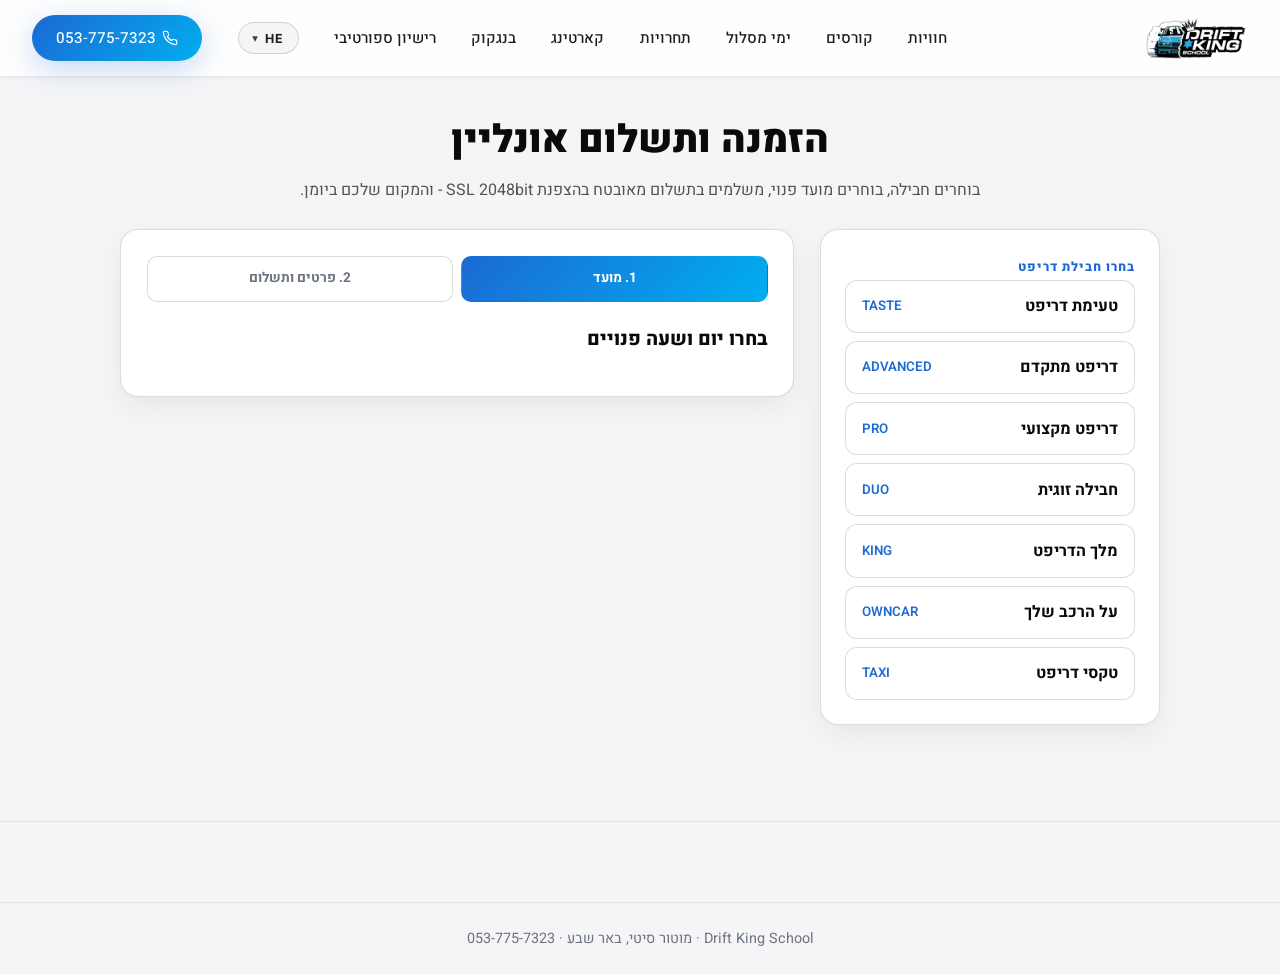
==== book/index.html @ de262b49 "CTA copy: 'שריין תאריך עכשיו'; SSL 2048bit trust line on booking page Co-Authored-By: Claude Fable 5" ====
<!DOCTYPE html>
<html lang="he" dir="rtl">
<head>
    <meta charset="UTF-8">
    <meta name="viewport" content="width=device-width, initial-scale=1.0">
    <title data-he="הזמנה ותשלום אונליין | Drift King School" data-en="Book and pay online | Drift King School" data-ru="Онлайн бронирование | Drift King School" data-ar="حجز ودفع أونلاين | Drift King School">הזמנה ותשלום אונליין | Drift King School</title>
    <meta name="description" content="בחרו חבילת דריפט, בחרו מועד פנוי ביומן של Drift King School ושלמו אונליין - תשלום מלא או מקדמה. המקום נשמר לכם ביומן שלנו.">
    <link rel="icon" type="image/png" href="../logo.png">
    <link rel="preconnect" href="https://fonts.googleapis.com">
    <link rel="preconnect" href="https://fonts.gstatic.com" crossorigin>
    <link href="https://fonts.googleapis.com/css2?family=Heebo:wght@300;400;500;700;800;900&family=Inter:wght@400;600;700;800&family=Cairo:wght@400;600;700;800&display=swap" rel="stylesheet">
    <link rel="stylesheet" href="../style.css">
    <link rel="stylesheet" href="book.css">
</head>
<body class="intro-done">

<svg width="0" height="0" style="position:absolute" aria-hidden="true">
    <defs>
        <symbol id="i-phone" viewBox="0 0 24 24" fill="none" stroke="currentColor" stroke-width="1.8" stroke-linecap="round" stroke-linejoin="round"><path d="M22 16.92v3a2 2 0 0 1-2.18 2 19.79 19.79 0 0 1-8.63-3.07 19.5 19.5 0 0 1-6-6 19.79 19.79 0 0 1-3.07-8.67A2 2 0 0 1 4.11 2h3a2 2 0 0 1 2 1.72c.13.96.36 1.9.7 2.81a2 2 0 0 1-.45 2.11L8.09 9.91a16 16 0 0 0 6 6l1.27-1.27a2 2 0 0 1 2.11-.45c.91.34 1.85.57 2.81.7A2 2 0 0 1 22 16.92z"/></symbol>
        <symbol id="i-repeat" viewBox="0 0 24 24" fill="none" stroke="currentColor" stroke-width="1.8" stroke-linecap="round" stroke-linejoin="round"><polyline points="17 1 21 5 17 9"/><path d="M3 11V9a4 4 0 0 1 4-4h14"/><polyline points="7 23 3 19 7 15"/><path d="M21 13v2a4 4 0 0 1-4 4H3"/></symbol>
        <symbol id="i-timer" viewBox="0 0 24 24" fill="none" stroke="currentColor" stroke-width="1.8" stroke-linecap="round" stroke-linejoin="round"><line x1="10" y1="2" x2="14" y2="2"/><line x1="12" y1="14" x2="15" y2="11"/><circle cx="12" cy="14" r="8"/></symbol>
        <symbol id="i-clock" viewBox="0 0 24 24" fill="none" stroke="currentColor" stroke-width="1.8" stroke-linecap="round" stroke-linejoin="round"><circle cx="12" cy="12" r="10"/><polyline points="12 6 12 12 16 14"/></symbol>
        <symbol id="i-pin" viewBox="0 0 24 24" fill="none" stroke="currentColor" stroke-width="1.8" stroke-linecap="round" stroke-linejoin="round"><path d="M20 10c0 6-8 12-8 12s-8-6-8-12a8 8 0 0 1 16 0Z"/><circle cx="12" cy="10" r="3"/></symbol>
        <symbol id="i-shield" viewBox="0 0 24 24" fill="none" stroke="currentColor" stroke-width="1.8" stroke-linecap="round" stroke-linejoin="round"><path d="M12 22s8-4 8-10V5l-8-3-8 3v7c0 6 8 10 8 10z"/></symbol>
    </defs>
</svg>

<nav class="navbar scrolled" id="navbar">
    <div class="nav-container">
        <a href="https://driftkingschool.github.io/" class="nav-logo">
            <img src="../logo.png" alt="Drift King School Logo" class="logo-img">
        </a>
        <div class="nav-links">
            <a href="https://driftkingschool.github.io/" data-he="חוויות" data-en="Experiences" data-ru="Опыт" data-ar="تجارب">חוויות</a>
            <a href="https://driftkingschool.github.io/dks-courses/" data-he="קורסים" data-en="Courses" data-ru="Курсы" data-ar="دورات">קורסים</a>
            <a href="https://driftkingschool.github.io/track-days/" data-he="ימי מסלול" data-en="Track Days" data-ru="Трек-дни" data-ar="أيام الحلبة">ימי מסלול</a>
            <a href="https://driftkingschool.github.io/competition-rentals/" data-he="תחרויות" data-en="Competitions" data-ru="Соревнования" data-ar="مسابقات">תחרויות</a>
            <a href="https://driftkingschool.github.io/dks-karting/" data-he="קארטינג" data-en="Karting" data-ru="Картинг" data-ar="كارتينغ">קארטינג</a>
            <a href="https://driftkingschool.github.io/dks-bangkok/" data-he="בנגקוק" data-en="Bangkok" data-ru="Бангкок" data-ar="بانكوك">בנגקוק</a>
            <a href="https://driftkingschool.github.io/dks-rishayon/" data-he="רישיון ספורטיבי" data-en="Sport License" data-ru="Спортивная лицензия" data-ar="رخصة رياضية">רישיון ספורטיבי</a>
            <div class="lang-wrap" data-position="top">
                <button type="button" class="lang-toggle" aria-label="Change language" aria-haspopup="true" aria-expanded="false">
                    <span data-cur-lang>HE</span>
                    <span class="lang-caret" aria-hidden="true">▾</span>
                </button>
                <ul class="lang-menu" hidden role="menu">
                    <li role="menuitem"><button type="button" data-lang="he"><span class="lang-code">HE</span><span class="lang-name">עברית</span></button></li>
                    <li role="menuitem"><button type="button" data-lang="en"><span class="lang-code">EN</span><span class="lang-name">English</span></button></li>
                    <li role="menuitem"><button type="button" data-lang="ru"><span class="lang-code">RU</span><span class="lang-name">Русский</span></button></li>
                    <li role="menuitem"><button type="button" data-lang="ar"><span class="lang-code">AR</span><span class="lang-name">العربية</span></button></li>
                </ul>
            </div>
            <a href="tel:+972537757323" class="nav-cta">
                <svg class="icon icon-sm"><use href="#i-phone"/></svg> <span data-he="053-775-7323" data-en="053-775-7323" data-ru="053-775-7323" data-ar="053-775-7323">053-775-7323</span>
            </a>
        </div>
        <button class="hamburger" id="hamburger" aria-label="תפריט" data-aria-label-he="תפריט" data-aria-label-en="Menu" data-aria-label-ru="Меню" data-aria-label-ar="القائمة">
            <span></span><span></span><span></span>
        </button>
    </div>
    <div class="mobile-menu" id="mobileMenu">
        <a href="https://driftkingschool.github.io/" data-he="חוויות" data-en="Experiences" data-ru="Опыт" data-ar="تجارب">חוויות</a>
        <a href="https://driftkingschool.github.io/dks-courses/" data-he="קורסים" data-en="Courses" data-ru="Курсы" data-ar="دورات">קורסים</a>
        <a href="https://driftkingschool.github.io/track-days/" data-he="ימי מסלול" data-en="Track Days" data-ru="Трек-дни" data-ar="أيام الحلبة">ימי מסלול</a>
        <a href="https://driftkingschool.github.io/competition-rentals/" data-he="תחרויות" data-en="Competitions" data-ru="Соревнования" data-ar="مسابقات">תחרויות</a>
        <a href="https://driftkingschool.github.io/dks-karting/" data-he="קארטינג" data-en="Karting" data-ru="Картинг" data-ar="كارتينغ">קארטינג</a>
        <a href="https://driftkingschool.github.io/dks-bangkok/" data-he="בנגקוק" data-en="Bangkok" data-ru="Бангкок" data-ar="بانكوك">בנגקוק</a>
        <a href="https://driftkingschool.github.io/dks-rishayon/" data-he="רישיון ספורטיבי" data-en="Sport License" data-ru="Спортивная лицензия" data-ar="رخصة رياضية">רישיון ספורטיבי</a>
        <a href="tel:+972537757323" class="nav-cta"><svg class="icon icon-sm"><use href="#i-phone"/></svg> <span>053-775-7323</span></a>
        <div class="lang-wrap" data-position="mobile">
            <button type="button" class="lang-toggle" aria-label="Change language" aria-haspopup="true" aria-expanded="false">
                <span data-cur-lang>HE</span>
                <span class="lang-caret" aria-hidden="true">▾</span>
            </button>
            <ul class="lang-menu" hidden role="menu">
                <li role="menuitem"><button type="button" data-lang="he"><span class="lang-code">HE</span><span class="lang-name">עברית</span></button></li>
                <li role="menuitem"><button type="button" data-lang="en"><span class="lang-code">EN</span><span class="lang-name">English</span></button></li>
                <li role="menuitem"><button type="button" data-lang="ru"><span class="lang-code">RU</span><span class="lang-name">Русский</span></button></li>
                <li role="menuitem"><button type="button" data-lang="ar"><span class="lang-code">AR</span><span class="lang-name">العربية</span></button></li>
            </ul>
        </div>
    </div>
</nav>

<div id="status-banner" hidden>
    <div class="status-content">
        <span id="status-icon"></span>
        <strong id="status-title"></strong>
        <p id="status-msg"></p>
        <button type="button" id="status-close" aria-label="סגור">×</button>
    </div>
</div>

<main class="book-main">
    <div class="book-head">
        <h1 data-he="הזמנה ותשלום אונליין" data-en="Book and pay online" data-ru="Онлайн бронирование и оплата" data-ar="حجز ودفع أونلاين">הזמנה ותשלום אונליין</h1>
        <p data-he="בוחרים חבילה, בוחרים מועד פנוי, משלמים בתשלום מאובטח בהצפנת SSL 2048bit - והמקום שלכם ביומן." data-en="Pick a package, pick a free slot, pay, and the slot is yours." data-ru="Выберите пакет и свободное время, оплатите, и слот ваш." data-ar="اختر الباقة والموعد المتاح، ادفع، والموعد لك.">בוחרים חבילה, בוחרים מועד פנוי, משלמים - והמקום שלכם ביומן.</p>
    </div>

    <div class="book-grid">
        <aside class="book-pkg" id="pkg-panel">
            <div id="pkg-card" hidden>
                <span class="pkg-kicker" data-he="החבילה שבחרת" data-en="Your package" data-ru="Ваш пакет" data-ar="الباقة المختارة">החבילה שבחרת</span>
                <h2 id="pkg-name"></h2>
                <p class="pkg-sub" id="pkg-sub"></p>
                <div class="pkg-price-row"><span class="amt" id="pkg-price"></span><span class="cur">₪</span></div>
                <ul>
                    <li><svg class="icon"><use href="#i-repeat"/></svg><span id="pkg-sessions"></span></li>
                    <li><svg class="icon"><use href="#i-timer"/></svg><span id="pkg-net"></span></li>
                    <li><svg class="icon"><use href="#i-clock"/></svg><span id="pkg-dur"></span></li>
                    <li><svg class="icon"><use href="#i-pin"/></svg><span data-he="מוטור סיטי, באר שבע" data-en="Motor City, Beer Sheva" data-ru="Мотор Сити, Беэр-Шева" data-ar="موتور سيتي، بئر السبع">מוטור סיטי, באר שבע</span></li>
                    <li><svg class="icon"><use href="#i-shield"/></svg><span data-he="ציוד בטיחות, מדריך מוסמך, דלק וצמיגים כלולים" data-en="Safety gear, certified instructor, fuel and tires included" data-ru="Экипировка, инструктор, топливо и шины включены" data-ar="معدات الأمان والمدرب والوقود والإطارات مشمولة">ציוד בטיחות, מדריך מוסמך, דלק וצמיגים כלולים</span></li>
                </ul>
                <p class="note" id="pkg-deposit-note"></p>
                <p class="note"><a href="https://driftkingschool.github.io/#packages" data-he="לכל החבילות ←" data-en="All packages ←" data-ru="Все пакеты ←" data-ar="كل الباقات ←">לכל החבילות ←</a></p>
            </div>
            <div id="pkg-picker" hidden>
                <span class="pkg-kicker" data-he="בחרו חבילת דריפט" data-en="Choose a drift package" data-ru="Выберите дрифт-пакет" data-ar="اختر باقة الدرفت">בחרו חבילת דריפט</span>
                <div class="pkg-picker" id="pkg-picker-list"></div>
            </div>
        </aside>

        <section class="book-form">
            <div class="form-progress">
                <div class="progress-step active" data-step="1" data-he="1. מועד" data-en="1. Date and time" data-ru="1. Дата и время" data-ar="1. الموعد">1. מועד</div>
                <div class="progress-step" data-step="2" data-he="2. פרטים ותשלום" data-en="2. Details and payment" data-ru="2. Данные и оплата" data-ar="2. التفاصيل والدفع">2. פרטים ותשלום</div>
            </div>

            <form id="booking-form" novalidate>
                <fieldset class="form-step active" data-step="1">
                    <legend data-he="בחרו יום ושעה פנויים" data-en="Pick a free day and time" data-ru="Выберите свободный день и время" data-ar="اختر يومًا وساعة متاحين">בחרו יום ושעה פנויים</legend>
                    <div id="avail-loading" class="view"><div class="spinner"></div><p data-he="בודקים זמינות ביומן..." data-en="Checking the calendar..." data-ru="Проверяем календарь..." data-ar="نتحقق من التقويم...">בודקים זמינות ביומן...</p></div>
                    <div id="avail-error" class="view" hidden><p data-he="לא הצלחנו לטעון את הזמינות. נסו לרענן או כתבו לנו בוואטסאפ." data-en="Could not load availability. Refresh or message us on WhatsApp." data-ru="Не удалось загрузить доступность. Обновите или напишите в WhatsApp." data-ar="تعذّر تحميل الأوقات. حدّث الصفحة أو راسلنا على واتساب.">לא הצלחנו לטעון את הזמינות. נסו לרענן או כתבו לנו בוואטסאפ.</p></div>
                    <div id="avail-closed" class="view" hidden><p data-he="הזמנה אונליין פתוחה עד 22:40. אפשר לחזור אחרי חצות או לכתוב לנו בוואטסאפ." data-en="Online booking is open until 22:40. Come back after midnight or message us on WhatsApp." data-ru="Онлайн-бронирование открыто до 22:40. Возвращайтесь после полуночи или напишите в WhatsApp." data-ar="الحجز أونلاين متاح حتى 22:40. عد بعد منتصف الليل أو راسلنا على واتساب.">הזמנה אונליין פתוחה עד 22:40. אפשר לחזור אחרי חצות או לכתוב לנו בוואטסאפ.</p></div>
                    <div id="calendar" hidden>
                        <div class="cal-head">
                            <button type="button" class="cal-nav" id="cal-prev" aria-label="חודש קודם">›</button>
                            <strong id="cal-month"></strong>
                            <button type="button" class="cal-nav" id="cal-next" aria-label="חודש הבא">‹</button>
                        </div>
                        <div class="day-names" id="day-names"></div>
                        <div class="day-grid" id="day-grid"></div>
                        <div class="slot-title" id="slot-title" hidden data-he="שעות פנויות" data-en="Free start times" data-ru="Свободное время начала" data-ar="أوقات البدء المتاحة">שעות פנויות</div>
                        <div class="slot-grid" id="slot-grid"></div>
                        <div class="chosen" id="chosen" hidden></div>
                        <span class="hint" data-he="הזמנה עד 60 יום קדימה, לפחות 24 שעות מראש. שומרים 30 דקות הפסקה בין הדרכות." data-en="Book up to 60 days ahead, at least 24 hours in advance. We keep 30 minutes between sessions." data-ru="Бронирование до 60 дней вперёд, минимум за 24 часа. Между занятиями 30 минут перерыва." data-ar="الحجز حتى 60 يومًا مسبقًا وقبل 24 ساعة على الأقل. نترك 30 دقيقة بين الجلسات.">הזמנה עד 60 יום קדימה, לפחות 24 שעות מראש. שומרים 30 דקות הפסקה בין הדרכות.</span>
                        <small class="error-msg" data-error="slot" data-he="בחרו יום ושעה כדי להמשיך" data-en="Pick a day and a time to continue" data-ru="Выберите день и время" data-ar="اختر اليوم والساعة للمتابعة">בחרו יום ושעה כדי להמשיך</small>
                        <div class="form-actions">
                            <button type="button" class="btn-next" data-target="2" data-he="המשך לפרטים ותשלום ←" data-en="Continue to details and payment ←" data-ru="К данным и оплате ←" data-ar="متابعة إلى التفاصيل والدفع ←">המשך לפרטים ותשלום ←</button>
                        </div>
                    </div>
                </fieldset>

                <fieldset class="form-step" data-step="2">
                    <legend data-he="פרטים ותשלום" data-en="Details and payment" data-ru="Данные и оплата" data-ar="التفاصيل والدفع">פרטים ותשלום</legend>
                    <div class="chosen" id="chosen2"></div>
                    <label style="margin-top:1rem">
                        <span data-he="שם מלא" data-en="Full name" data-ru="Полное имя" data-ar="الاسم الكامل">שם מלא</span> <span class="req">*</span>
                        <input type="text" name="fullName" required minlength="2" maxlength="50" autocomplete="name" data-placeholder-he="ישראל ישראלי" data-placeholder-en="Full name" data-placeholder-ru="Имя и фамилия" data-placeholder-ar="الاسم الكامل" placeholder="ישראל ישראלי">
                        <small class="error-msg" data-error="fullName" data-he="נא להזין שם מלא" data-en="Please enter your full name" data-ru="Введите имя" data-ar="أدخل الاسم الكامل">נא להזין שם מלא</small>
                    </label>
                    <label>
                        <span data-he="טלפון נייד" data-en="Mobile phone" data-ru="Мобильный телефон" data-ar="الهاتف المحمول">טלפון נייד</span> <span class="req">*</span>
                        <input type="tel" name="phone" required inputmode="numeric" pattern="05[0-9]{8}" maxlength="12" autocomplete="tel" placeholder="0501234567">
                        <small class="error-msg" data-error="phone" data-he="טלפון ישראלי, 10 ספרות שמתחילות ב-05" data-en="Israeli mobile, 10 digits starting with 05" data-ru="Израильский номер, 10 цифр, начинается с 05" data-ar="رقم إسرائيلي، 10 أرقام يبدأ بـ 05">טלפון ישראלי, 10 ספרות שמתחילות ב-05</small>
                    </label>
                    <label>
                        <span data-he="אימייל" data-en="Email" data-ru="Email" data-ar="البريد الإلكتروني">אימייל</span> <span class="req">*</span>
                        <input type="email" name="email" required maxlength="50" autocomplete="email" placeholder="name@example.com">
                        <small class="error-msg" data-error="email" data-he="נא להזין אימייל תקין - אליו יגיע אישור ההזמנה" data-en="Please enter a valid email, the confirmation goes there" data-ru="Введите корректный email, туда придёт подтверждение" data-ar="أدخل بريدًا صحيحًا، سيصلك التأكيد عليه">נא להזין אימייל תקין - אליו יגיע אישור ההזמנה</small>
                    </label>
                    <div class="hp" aria-hidden="true"><input type="text" name="website" tabindex="-1" autocomplete="off"></div>

                    <fieldset class="pay-group">
                        <legend data-he="איך משלמים?" data-en="How would you like to pay?" data-ru="Как оплатить?" data-ar="كيف تريد الدفع؟">איך משלמים?</legend>
                        <label class="radio-tile" id="tile-full">
                            <input type="radio" name="payMode" value="full" checked>
                            <div>
                                <strong data-he="תשלום מלא עכשיו" data-en="Pay in full now" data-ru="Полная оплата сейчас" data-ar="الدفع الكامل الآن">תשלום מלא עכשיו</strong>
                                <span id="tile-full-sub"></span>
                            </div>
                        </label>
                        <label class="radio-tile" id="tile-deposit">
                            <input type="radio" name="payMode" value="deposit">
                            <div>
                                <strong data-he="מקדמה 350 ₪ עכשיו" data-en="350 ₪ deposit now" data-ru="Аванс 350 ₪ сейчас" data-ar="عربون 350 ₪ الآن">מקדמה 350 ₪ עכשיו</strong>
                                <span id="tile-deposit-sub"></span>
                            </div>
                        </label>
                    </fieldset>

                    <div class="summary">
                        <div><span data-he="מחיר החבילה" data-en="Package price" data-ru="Цена пакета" data-ar="سعر الباقة">מחיר החבילה</span><span id="sum-price"></span></div>
                        <div><span data-he="יתרה לתשלום במקום" data-en="Balance due on site" data-ru="Остаток на месте" data-ar="المتبقي يُدفع في الموقع">יתרה לתשלום במקום</span><span id="sum-later"></span></div>
                        <div class="big"><span data-he="לתשלום עכשיו" data-en="Pay now" data-ru="К оплате сейчас" data-ar="للدفع الآن">לתשלום עכשיו</span><span id="sum-now"></span></div>
                    </div>

                    <div class="form-actions">
                        <button type="button" class="btn-back" data-target="1" data-he="← חזרה" data-en="← Back" data-ru="← Назад" data-ar="← رجوع">← חזרה</button>
                        <button type="submit" class="btn-submit" id="submit-btn" data-he="לתשלום מאובטח" data-en="Secure payment" data-ru="Безопасная оплата" data-ar="دفع آمن">לתשלום מאובטח</button>
                    </div>
                    <p class="ssl-note"><svg class="icon" aria-hidden="true"><use href="#i-shield"/></svg> <span data-he="תשלום מאובטח בהצפנת SSL 2048bit" data-en="Secure payment with 2048-bit SSL encryption" data-ru="Безопасная оплата с шифрованием SSL 2048 бит" data-ar="دفع آمن بتشفير SSL 2048 بت">תשלום מאובטח בהצפנת SSL 2048bit</span></p>
                    <p class="note" data-he="אחרי הלחיצה המועד נשמר לך ל-13 דקות עד להשלמת התשלום בדף המאובטח של קארדקום." data-en="After you click, the slot is held for 13 minutes while you complete payment on CardCom's secure page." data-ru="После нажатия слот удерживается 13 минут, пока вы оплачиваете на защищённой странице CardCom." data-ar="بعد النقر يُحجز الموعد 13 دقيقة حتى تكمل الدفع في صفحة كاردكوم الآمنة.">אחרי הלחיצה המועד נשמר לך ל-13 דקות עד להשלמת התשלום בדף המאובטח של קארדקום.</p>
                </fieldset>
            </form>

            <div id="view-hold" class="view" hidden>
                <h2 data-he="המועד שמור לך!" data-en="Your slot is held!" data-ru="Слот удержан!" data-ar="تم حجز موعدك!">המועד שמור לך!</h2>
                <div class="timer" id="timer-hold">13:00</div>
                <p data-he="מעבירים אותך לתשלום מאובטח בקארדקום..." data-en="Taking you to CardCom secure payment..." data-ru="Переходим к безопасной оплате CardCom..." data-ar="ننقلك إلى الدفع الآمن في كاردكوم...">מעבירים אותך לתשלום מאובטח בקארדקום...</p>
                <div class="spinner"></div>
                <p class="note"><a id="hold-manual-link" href="#" data-he="לא עברת אוטומטית? לחץ כאן לתשלום" data-en="Not redirected? Click here to pay" data-ru="Не перешли? Нажмите для оплаты" data-ar="لم يتم التحويل؟ اضغط هنا للدفع">לא עברת אוטומטית? לחץ כאן לתשלום</a></p>
            </div>

            <div id="view-pending" class="view" hidden>
                <div class="spinner"></div>
                <h2 data-he="מאמתים את התשלום מול קארדקום..." data-en="Verifying your payment with CardCom..." data-ru="Проверяем оплату в CardCom..." data-ar="نتحقق من الدفع مع كاردكوم...">מאמתים את התשלום מול קארדקום...</h2>
                <p data-he="זה לוקח כמה שניות. אל תסגרו את הדף." data-en="This takes a few seconds. Please keep the page open." data-ru="Это займёт несколько секунд. Не закрывайте страницу." data-ar="يستغرق ذلك ثوانٍ. لا تغلق الصفحة.">זה לוקח כמה שניות. אל תסגרו את הדף.</p>
                <p class="note" id="pending-long" hidden data-he="האימות לוקח קצת יותר זמן. אם שילמת - האישור יגיע למייל בדקות הקרובות, והמועד שלך שמור." data-en="Verification is taking longer. If you paid, the confirmation will reach your email within minutes and your slot is safe." data-ru="Проверка занимает больше времени. Если вы оплатили, подтверждение придёт на почту, слот сохранён." data-ar="يستغرق التحقق وقتًا أطول. إذا دفعت فسيصلك التأكيد بالبريد خلال دقائق وموعدك محفوظ.">האימות לוקח קצת יותר זמן. אם שילמת - האישור יגיע למייל בדקות הקרובות, והמועד שלך שמור.</p>
            </div>

            <div id="view-success" class="view" hidden>
                <div class="ok-mark">✓</div>
                <h2 data-he="ההזמנה אושרה! נתראה במסלול." data-en="Booking confirmed! See you on track." data-ru="Бронирование подтверждено! До встречи на трассе." data-ar="تم تأكيد الحجز! نراك على المضمار.">ההזמנה אושרה! נתראה במסלול.</h2>
                <div class="confirm-box" id="confirm-box"></div>
                <p class="note" data-he="שלחנו לך מייל אישור עם כפתור 'הוסף ליומן'. בהמשך יגיע גם מייל 'קבענו' עם סרטון ההגעה, וחשבונית מקארדקום." data-en="We emailed your confirmation with an 'Add to calendar' button. A welcome email with directions and the CardCom invoice will follow." data-ru="Мы отправили подтверждение с кнопкой «Добавить в календарь». Далее придёт письмо с инструкциями и счёт CardCom." data-ar="أرسلنا لك بريد تأكيد مع زر 'أضف إلى التقويم'. سيصلك لاحقًا بريد ترحيبي وفاتورة كاردكوم.">שלחנו לך מייל אישור עם כפתור 'הוסף ליומן'. בהמשך יגיע גם מייל 'קבענו' עם סרטון ההגעה, וחשבונית מקארדקום.</p>
                <div class="view-actions">
                    <a class="a-wa" href="https://wa.me/972537757323" target="_blank" rel="noopener" data-he="שאלות? וואטסאפ" data-en="Questions? WhatsApp" data-ru="Вопросы? WhatsApp" data-ar="أسئلة؟ واتساب">שאלות? וואטסאפ</a>
                    <a class="a-ghost" href="https://driftkingschool.github.io/" data-he="חזרה לאתר" data-en="Back to site" data-ru="На сайт" data-ar="العودة للموقع">חזרה לאתר</a>
                </div>
            </div>

            <div id="view-failed" class="view" hidden>
                <h2 id="failed-title"></h2>
                <p data-he="המועד עדיין שמור לך:" data-en="Your slot is still held for:" data-ru="Слот ещё удержан:" data-ar="لا يزال موعدك محجوزًا لمدة:">המועד עדיין שמור לך:</p>
                <div class="timer" id="timer-failed">--:--</div>
                <div class="view-actions">
                    <button type="button" class="a-primary" id="retry-btn" data-he="נסה לשלם שוב" data-en="Try paying again" data-ru="Попробовать оплатить снова" data-ar="حاول الدفع مرة أخرى">נסה לשלם שוב</button>
                    <button type="button" class="a-ghost" id="pick-again-btn" data-he="בחר מועד אחר" data-en="Pick another slot" data-ru="Выбрать другое время" data-ar="اختر موعدًا آخر">בחר מועד אחר</button>
                    <a class="a-wa" href="https://wa.me/972537757323" target="_blank" rel="noopener" data-he="עזרה בוואטסאפ" data-en="Help on WhatsApp" data-ru="Помощь в WhatsApp" data-ar="مساعدة عبر واتساب">עזרה בוואטסאפ</a>
                </div>
            </div>

            <div id="view-released" class="view" hidden>
                <h2 data-he="המועד שוחרר" data-en="The slot was released" data-ru="Слот освобождён" data-ar="تم تحرير الموعد">המועד שוחרר</h2>
                <p data-he="עברו 13 דקות בלי תשלום, אז המועד חזר להיות פנוי לכולם. אפשר לבחור מועד מחדש." data-en="13 minutes passed without payment, so the slot is open again. You can pick a new one." data-ru="Прошло 13 минут без оплаты, слот снова свободен. Выберите заново." data-ar="مرت 13 دقيقة دون دفع فعاد الموعد متاحًا. يمكنك اختيار موعد جديد.">עברו 13 דקות בלי תשלום, אז המועד חזר להיות פנוי לכולם. אפשר לבחור מועד מחדש.</p>
                <p class="note" data-he="אם בכל זאת שילמת עכשיו - אל דאגה, נזהה את התשלום ונחזור אליך תוך שעה." data-en="If you did pay just now, don't worry: we detect it and get back to you within an hour." data-ru="Если вы всё же оплатили, не волнуйтесь: мы увидим платёж и свяжемся в течение часа." data-ar="إذا دفعت الآن رغم ذلك فلا تقلق، سنرصد الدفع ونعاود الاتصال خلال ساعة.">אם בכל זאת שילמת עכשיו - אל דאגה, נזהה את התשלום ונחזור אליך תוך שעה.</p>
                <div class="view-actions">
                    <button type="button" class="a-primary" id="released-pick-btn" data-he="בחר מועד חדש" data-en="Pick a new slot" data-ru="Выбрать новое время" data-ar="اختر موعدًا جديدًا">בחר מועד חדש</button>
                    <a class="a-wa" href="https://wa.me/972537757323" target="_blank" rel="noopener" data-he="וואטסאפ" data-en="WhatsApp" data-ru="WhatsApp" data-ar="واتساب">וואטסאפ</a>
                </div>
            </div>
        </section>
    </div>
</main>

<footer class="footer" style="margin-top:2rem">
    <div class="footer-bottom" style="text-align:center;padding:1.5rem;color:#6b7280;font-size:.9rem">
        Drift King School · <span data-he="מוטור סיטי, באר שבע" data-en="Motor City, Beer Sheva" data-ru="Мотор Сити, Беэр-Шева" data-ar="موتور سيتي، بئر السبع">מוטור סיטי, באר שבע</span> · <a href="tel:+972537757323" class="phone-link" style="color:inherit">053-775-7323</a>
    </div>
</footer>

<script src="app.js"></script>
</body>
</html>
---- style.css ----
/* ===== RESET & BASE ===== */
*, *::before, *::after { margin: 0; padding: 0; box-sizing: border-box; }
:root {
    /* Light luxury theme, inspired by BMW */
    --bg-white: #ffffff;
    --bg-soft: #f5f5f7;
    --bg-alt: #fafafa;
    --bg-card: #ffffff;

    /* Brand colors */
    --red-primary: #e30613;
    --red-deep: #c00010;
    --blue-primary: #1c69d4;
    --blue-light: #00AEEF;
    --cyan-accent: #00AEEF;
    --gold: #b8860b;

    /* Text on light */
    --text-dark: #0a0a0a;
    --text-body: #1d1d1f;
    --text-medium: #4a4a4a;
    --text-muted: #6e6e73;
    --text-on-dark: #ffffff;

    /* Borders + shadows */
    --border-subtle: rgba(0,0,0,0.08);
    --border-medium: rgba(0,0,0,0.14);
    --shadow-sm: 0 1px 3px rgba(0,0,0,0.04), 0 1px 2px rgba(0,0,0,0.03);
    --shadow-md: 0 4px 16px rgba(0,0,0,0.06), 0 2px 4px rgba(0,0,0,0.04);
    --shadow-lg: 0 20px 50px rgba(0,0,0,0.08), 0 8px 16px rgba(0,0,0,0.04);
    --shadow-brand: 0 8px 30px rgba(28,105,212,0.25);

    /* Gradients */
    --gradient-red: linear-gradient(135deg, #e30613, #ff3344);
    --gradient-blue: linear-gradient(135deg, #1c69d4, #00AEEF);
    --gradient-king: linear-gradient(135deg, #b8860b, #e3a82f);
    --gradient-vip: linear-gradient(135deg, #6b4a9b, #8e44ad);

    --radius: 16px;
    --radius-sm: 10px;
    --transition: 0.3s cubic-bezier(0.4, 0, 0.2, 1);
}

html { scroll-behavior: smooth; font-size: 16px; }
body {
    font-family: var(--lang-font, 'Heebo'), sans-serif;
    background: var(--bg-white);
    color: var(--text-body);
    overflow-x: hidden;
    line-height: 1.6;
    -webkit-font-smoothing: antialiased;
    -moz-osx-font-smoothing: grayscale;
}
html[lang="he"] { --lang-font: 'Heebo'; }
html[lang="en"] { --lang-font: 'Inter'; }
html[lang="ru"] { --lang-font: 'Inter'; }
html[lang="ar"] { --lang-font: 'Cairo'; }
a { text-decoration: none; color: inherit; }
ul { list-style: none; }
img { max-width: 100%; }

/* ===== NAVBAR ===== */
.navbar {
    position: fixed; top: 0; right: 0; left: 0; z-index: 1000;
    background: rgba(255,255,255,0.0);
    backdrop-filter: blur(0px);
    border-bottom: 1px solid transparent;
    transition: var(--transition);
}
.navbar.scrolled {
    background: rgba(255,255,255,0.85);
    backdrop-filter: blur(24px);
    -webkit-backdrop-filter: blur(24px);
    border-bottom: 1px solid var(--border-subtle);
    box-shadow: var(--shadow-sm);
}
.nav-container {
    max-width: 1300px; margin: 0 auto;
    padding: 0 2rem; height: 76px;
    display: flex; align-items: center; justify-content: space-between;
}
.nav-logo { display: flex; align-items: center; gap: 2px; font-weight: 900; font-size: 1.3rem; letter-spacing: 1px; }
.logo-img { height: 44px; width: auto; object-fit: contain; }
.nav-links { display: flex; align-items: center; gap: 2.2rem; }
.nav-links a {
    font-size: 0.95rem;
    color: #ffffff;
    font-weight: 500;
    text-shadow: 0 1px 8px rgba(0,0,0,0.4);
    transition: var(--transition);
    position: relative;
}
.navbar.scrolled .nav-links a {
    color: var(--text-body);
    text-shadow: none;
}
.nav-links a::after {
    content: ''; position: absolute; bottom: -6px; right: 0; width: 0; height: 2px;
    background: var(--red-primary); transition: var(--transition);
}
.nav-links a.nav-current {
    color: #fff !important;
    font-weight: 800;
}
.nav-links a.nav-current::after {
    width: 100% !important;
    background: var(--red-primary);
}
.navbar.scrolled .nav-links a.nav-current {
    color: var(--red-primary) !important;
}
.mobile-sub-nav {
    display: flex; flex-direction: column; gap: 0.5rem;
    padding: 0.8rem 0 0.4rem;
    margin: 0.4rem 0;
    border-top: 1px solid rgba(0,0,0,0.08);
    border-bottom: 1px solid rgba(0,0,0,0.08);
}
.mobile-sub-nav a {
    color: var(--text-muted) !important;
    font-size: 0.9rem !important;
    font-weight: 500 !important;
    padding: 0.2rem 0 !important;
}
.mobile-menu a.nav-current {
    color: var(--red-primary) !important;
    font-weight: 800 !important;
}
.nav-cta {
    background: var(--gradient-blue) !important; color: #fff !important;
    padding: 0.7rem 1.5rem; border-radius: 50px; font-weight: 700;
    display: flex; align-items: center; gap: 0.4rem;
    transition: var(--transition); box-shadow: var(--shadow-brand);
    text-shadow: none !important;
}
.nav-cta::after { display: none !important; }
.cta-icon { font-size: 1.1rem; }
.hamburger { display: none; background: none; border: none; cursor: pointer; padding: 8px; }
.hamburger span {
    display: block; width: 24px; height: 2px;
    background: #ffffff; margin: 6px 0; transition: var(--transition);
    box-shadow: 0 1px 3px rgba(0,0,0,0.3);
}
.navbar.scrolled .hamburger span { background: var(--text-body); box-shadow: none; }
.mobile-menu {
    display: none; flex-direction: column; gap: 0; padding: 0 2rem 1.5rem;
    background: rgba(255,255,255,0.98);
    backdrop-filter: blur(20px);
    /* the menu can outgrow short screens (many sites + lang row) — let it scroll */
    max-height: calc(100vh - 72px);
    overflow-y: auto;
    -webkit-overflow-scrolling: touch;
}
.mobile-menu a {
    padding: 0.9rem 0; border-bottom: 1px solid var(--border-subtle);
    font-size: 1rem; color: var(--text-body);
}
.mobile-menu .nav-cta { margin-top: 0.8rem; justify-content: center; border-bottom: none; color: #fff !important; }

/* ===== HERO (keep dark — video background) ===== */
.hero {
    position: relative; min-height: 100vh; display: flex; align-items: center; justify-content: center;
    overflow: hidden; text-align: center; padding-top: 80px; padding-bottom: 100px;
    background: #0a0a0a;
}
.hero-video {
    position: absolute; inset: 0; width: 100%; height: 100%;
    object-fit: cover; z-index: 0; opacity: 0.6;
}
.hero-overlay {
    position: absolute; inset: 0; z-index: 1;
    background:
        linear-gradient(135deg, rgba(227,6,19,0.18) 0%, transparent 45%, rgba(0,174,239,0.14) 100%),
        linear-gradient(to bottom, rgba(0,0,0,0.5) 0%, rgba(0,0,0,0.2) 50%, rgba(0,0,0,0.75) 100%);
}
.hero-particles { position: absolute; inset: 0; pointer-events: none; z-index: 2; }
.hero-content { position: relative; z-index: 3; padding: 2rem; max-width: 900px; color: #fff; }
.hero-badge {
    display: inline-flex; align-items: center; gap: 0.5rem;
    padding: 0.5rem 1.4rem; border-radius: 50px;
    background: rgba(255,255,255,0.12); border: 1px solid rgba(255,255,255,0.25);
    color: #ffffff; font-size: 0.9rem; font-weight: 500;
    margin-bottom: 1.5rem; backdrop-filter: blur(10px);
    animation: fadeInDown 0.8s ease;
}
.hero-badge .icon { stroke: #ffd700; fill: none; stroke-width: 1.8; }
.hero-title {
    font-size: clamp(2.5rem, 6vw, 4.5rem); font-weight: 900; line-height: 1.15;
    margin-bottom: 1.5rem; color: #ffffff;
    text-shadow: 0 2px 20px rgba(0,0,0,0.3);
}
.title-line { display: block; }
.title-line.accent { color: rgba(255,255,255,0.92); }
.highlight {
    background: linear-gradient(135deg, #ff3344, #e30613);
    -webkit-background-clip: text; -webkit-text-fill-color: transparent;
    background-clip: text;
}
.hero-sub {
    font-size: 1.15rem; color: rgba(255,255,255,0.88);
    max-width: 620px; margin: 0 auto 2.2rem; line-height: 1.8;
    text-shadow: 0 1px 10px rgba(0,0,0,0.3);
}
.hero-actions { display: flex; gap: 1rem; justify-content: center; flex-wrap: wrap; margin-bottom: 3rem; }

/* ===== BUTTONS ===== */
.btn {
    display: inline-flex; align-items: center; gap: 0.5rem;
    padding: 0.95rem 2.2rem; border-radius: var(--radius-sm);
    font-family: 'Heebo', sans-serif; font-weight: 700; font-size: 1rem;
    cursor: pointer; transition: var(--transition); border: none;
}
.btn-primary {
    background: var(--gradient-blue); color: #fff;
    box-shadow: var(--shadow-brand);
}
.btn-outline {
    background: rgba(255,255,255,0.08); color: #ffffff;
    border: 1.5px solid rgba(255,255,255,0.5);
    backdrop-filter: blur(10px);
}
/* Light-context button variants */
.cta-banner .btn-outline,
.packages .btn-outline {
    background: transparent; color: var(--text-body);
    border: 1.5px solid var(--border-medium);
}
.skew-btn { position: relative; overflow: hidden; }
.skew-btn::before {
    content: ''; position: absolute; top: 0; right: -100%; width: 100%; height: 100%;
    background: rgba(255,255,255,0.12); transform: skewX(-20deg); transition: 0.5s;
}

/* ===== HERO STATS ===== */
.hero-stats {
    display: flex; align-items: center; justify-content: center; gap: 2.5rem;
    padding: 1.6rem 2.8rem; border-radius: var(--radius);
    background: rgba(255,255,255,0.08); border: 1px solid rgba(255,255,255,0.15);
    backdrop-filter: blur(14px); -webkit-backdrop-filter: blur(14px);
}
.stat { text-align: center; }
.stat-num { font-size: 2.2rem; font-weight: 900; color: #ffffff; }
.stat-plus { font-size: 1.5rem; font-weight: 700; color: var(--red-primary); }
.stat-label { display: block; font-size: 0.85rem; color: rgba(255,255,255,0.75); margin-top: 0.25rem; }
.stat-divider { width: 1px; height: 44px; background: rgba(255,255,255,0.2); }
.hero-scroll-indicator {
    position: absolute; bottom: 2rem; left: 50%; transform: translateX(-50%);
    display: flex; flex-direction: column; align-items: center; gap: 0.5rem;
    color: rgba(255,255,255,0.7); font-size: 0.8rem; animation: bounce 2s infinite; z-index: 10;
}
.scroll-arrow {
    width: 18px; height: 18px;
    border-left: 2px solid rgba(255,255,255,0.7);
    border-bottom: 2px solid rgba(255,255,255,0.7);
    transform: rotate(-45deg);
}

/* ===== SECTIONS COMMON (light) ===== */
.section-container { max-width: 1300px; margin: 0 auto; padding: 0 2rem; }
.section-header { text-align: center; margin-bottom: 4rem; }
.section-tag {
    display: inline-block; padding: 0.45rem 1.3rem; border-radius: 50px;
    background: rgba(28,105,212,0.08); border: 1px solid rgba(28,105,212,0.18);
    color: var(--blue-primary); font-size: 0.85rem; font-weight: 600;
    margin-bottom: 1.2rem; letter-spacing: 0.3px;
}
.section-title {
    font-size: clamp(1.9rem, 4vw, 3rem); font-weight: 900;
    margin-bottom: 1rem; color: var(--text-dark); letter-spacing: -0.5px;
}
.section-desc { color: var(--text-muted); font-size: 1.08rem; max-width: 620px; margin: 0 auto; }

/* ===== ICON SYSTEM (Lucide inline SVG) ===== */
.icon {
    width: 20px; height: 20px; flex-shrink: 0;
    stroke: currentColor; fill: none;
    vertical-align: middle;
}
.icon-xs { width: 14px; height: 14px; }
.icon-sm { width: 16px; height: 16px; }
.icon-lg { width: 28px; height: 28px; }
.icon-xl { width: 34px; height: 34px; }

/* ===== ADVANTAGES ===== */
.advantages { padding: 7rem 0; background: var(--bg-white); }
.advantages-grid {
    display: grid; grid-template-columns: repeat(3, 1fr); gap: 1.8rem;
}
.adv-card {
    background: #0a0a0a;
    border: 1px solid rgba(255,255,255,0.08);
    border-radius: var(--radius); padding: 2.8rem 2rem; text-align: center;
    transition: transform 0.4s cubic-bezier(0.4, 0, 0.2, 1), box-shadow 0.4s, border-color 0.4s;
    position: relative; overflow: hidden;
    opacity: 0; transform: translateY(30px);
    box-shadow: 0 10px 40px rgba(0,0,0,0.12);
    cursor: pointer;
    color: #ffffff;
    min-height: 280px;
}
.adv-card.visible { opacity: 1; transform: translateY(0); }

/* Blurred background image — default state */
.adv-card.has-bg::after {
    content: ''; position: absolute; inset: -20px;
    background-image:
        linear-gradient(180deg, rgba(10,10,10,0.55) 0%, rgba(10,10,10,0.82) 100%),
        var(--bg-image);
    background-size: cover; background-position: center;
    filter: blur(6px);
    z-index: 0;
    transition: all 0.6s cubic-bezier(0.4, 0, 0.2, 1);
}
/* Sharp image — clicked state */
.adv-card.has-bg.show-image::after {
    background-image:
        linear-gradient(180deg, rgba(0,0,0,0.2) 0%, rgba(0,0,0,0.4) 100%),
        var(--bg-image);
    filter: blur(0);
    inset: 0;
}

.adv-content {
    position: relative; z-index: 2;
    transition: all 0.4s cubic-bezier(0.4, 0, 0.2, 1);
    opacity: 1; transform: scale(1) translateY(0);
}
.adv-card.show-image .adv-content {
    opacity: 0; transform: scale(0.92) translateY(8px);
    pointer-events: none;
}

.adv-icon {
    display: inline-flex; align-items: center; justify-content: center;
    width: 68px; height: 68px;
    background: rgba(255,255,255,0.08);
    border: 1px solid rgba(255,255,255,0.18);
    border-radius: 18px;
    margin: 0 auto 1.4rem;
    backdrop-filter: blur(12px);
    -webkit-backdrop-filter: blur(12px);
    transition: all 0.4s cubic-bezier(0.4, 0, 0.2, 1);
}
.adv-icon svg {
    width: 32px; height: 32px;
    stroke: #ffffff;
    fill: none;
    stroke-width: 1.6;
    transition: all 0.4s cubic-bezier(0.4, 0, 0.2, 1);
}
.adv-card h3 {
    font-size: 1.3rem; font-weight: 800; margin-bottom: 0.8rem;
    color: #ffffff;
    letter-spacing: -0.2px;
}
.adv-card p {
    font-size: 0.95rem; color: rgba(255,255,255,0.75); line-height: 1.7;
}

/* ===== PACKAGES ===== */
.packages {
    padding: 7rem 0;
    background: var(--bg-soft);
    position: relative;
}
.packages::before {
    content: ''; position: absolute; inset: 0;
    background: radial-gradient(ellipse at 50% 0%, rgba(28,105,212,0.04) 0%, transparent 50%);
    pointer-events: none;
}
.packages-grid {
    display: grid; grid-template-columns: repeat(auto-fill, minmax(300px, 1fr)); gap: 1.8rem;
    position: relative;
}

/* ===== PACKAGE FILTER (segmented control) ===== */
.pkg-filter {
    display: inline-flex;
    align-items: stretch;
    gap: 0;
    margin: 0 auto 2.6rem;
    padding: 6px;
    background: var(--bg-card);
    border: 1px solid var(--border-subtle);
    border-radius: 50px;
    box-shadow: var(--shadow-sm);
    position: relative;
}
.pkg-filter {
    display: flex;
    justify-content: center;
}
.packages .pkg-filter {
    margin-left: auto; margin-right: auto;
    width: max-content;
    max-width: 100%;
}
.pkg-filter input[type="radio"] {
    position: absolute;
    opacity: 0;
    pointer-events: none;
    width: 0; height: 0;
}
.pkg-filter label {
    display: inline-flex;
    align-items: center;
    justify-content: center;
    padding: 0.7rem 1.6rem;
    border-radius: 50px;
    font-size: 0.95rem;
    font-weight: 600;
    color: var(--text-medium);
    cursor: pointer;
    transition: var(--transition);
    user-select: none;
    white-space: nowrap;
    min-width: 110px;
    text-align: center;
}
.pkg-filter label:hover {
    color: var(--text-dark);
    background: rgba(28,105,212,0.06);
}
.pkg-filter input[type="radio"]:checked + label {
    background: var(--gradient-blue);
    color: #ffffff;
    box-shadow: var(--shadow-brand);
}
.pkg-filter input[type="radio"]:focus-visible + label {
    outline: 2px solid var(--blue-primary);
    outline-offset: 3px;
}

/* Hide cards filtered out */
.pkg-card.hidden-by-filter {
    display: none !important;
}
.pkg-card {
    background: var(--bg-card); border: 1px solid var(--border-subtle);
    border-radius: var(--radius); padding: 2.2rem; position: relative;
    transition: var(--transition); overflow: hidden; display: flex; flex-direction: column;
    opacity: 0; transform: translateY(40px);
    box-shadow: var(--shadow-sm);
}
.pkg-card.visible { opacity: 1; transform: translateY(0); }

/* Ribbon */
.pkg-ribbon {
    position: absolute; top: 18px; inset-inline-start: -32px;
    background: var(--blue-primary); color: #fff;
    font-size: 0.75rem; font-weight: 700; padding: 0.35rem 2.8rem;
    transform: rotate(45deg); z-index: 2;
    box-shadow: 0 2px 8px rgba(28,105,212,0.3);
}
[dir="ltr"] .pkg-ribbon {
    transform: rotate(-45deg);
}

/* Badge */
.pkg-badge {
    position: absolute; top: 1rem; inset-inline-end: 1rem; padding: 0.35rem 1.1rem;
    border-radius: 50px; font-size: 0.72rem; font-weight: 700; letter-spacing: 0.5px;
    background: var(--gradient-red); color: #fff; z-index: 2;
    box-shadow: 0 4px 12px rgba(227,6,19,0.25);
}
.vip-badge { background: var(--gradient-vip); box-shadow: 0 4px 12px rgba(107,74,155,0.25); }
.king-badge {
    background: var(--gradient-king); color: #fff; font-size: 0.78rem;
    box-shadow: 0 4px 12px rgba(184,134,11,0.3);
}

/* Package Header */
.pkg-header { margin-bottom: 1.4rem; padding-bottom: 1.4rem; border-bottom: 1px solid var(--border-subtle); }
.pkg-name {
    font-size: 1.35rem; font-weight: 800; margin-bottom: 0.35rem;
    color: var(--text-dark); letter-spacing: -0.2px;
}
.pkg-subtitle {
    font-size: 0.9rem;
    color: var(--text-muted);
    font-weight: 500;
    margin-bottom: 1rem;
    letter-spacing: 0.2px;
}
.king-card .pkg-subtitle { color: var(--gold); font-weight: 600; }
.pkg-price { display: flex; align-items: baseline; gap: 0.3rem; }
.price-amount {
    font-size: 2.4rem; font-weight: 900;
    background: var(--gradient-blue);
    -webkit-background-clip: text; -webkit-text-fill-color: transparent; background-clip: text;
}
.price-currency { font-size: 1.1rem; color: var(--text-muted); font-weight: 600; }

/* Meta */
.pkg-meta { display: flex; flex-wrap: wrap; gap: 0.5rem; margin-bottom: 1.6rem; }
.meta-item {
    display: inline-flex; align-items: center; gap: 0.45rem;
    background: var(--bg-soft); padding: 0.42rem 0.95rem;
    border-radius: 50px; font-size: 0.82rem; color: var(--text-medium);
    border: 1px solid var(--border-subtle);
    font-weight: 500;
}
.meta-icon {
    width: 14px; height: 14px; flex-shrink: 0;
    stroke: var(--blue-primary); fill: none;
}

/* Features */
.pkg-features { flex: 1; margin-bottom: 1.8rem; }
.pkg-features li {
    padding: 0.6rem 0; font-size: 0.92rem; color: var(--text-body);
    border-bottom: 1px solid var(--border-subtle);
    display: flex; align-items: center; gap: 0.6rem;
}
.pkg-features li::before {
    content: '✓'; color: var(--red-primary); font-weight: 800;
    font-size: 0.9rem; flex-shrink: 0;
}
.pkg-features li:last-child { border-bottom: none; }
.pkg-features li strong { color: var(--text-dark); font-weight: 700; }

/* CTA */
.pkg-cta {
    display: block; text-align: center; padding: 0.95rem;
    background: var(--gradient-blue);
    border: none; color: #ffffff !important;
    border-radius: var(--radius-sm);
    font-weight: 700; font-size: 0.95rem; transition: var(--transition);
    box-shadow: 0 4px 14px rgba(28,105,212,0.18);
}
/* ===== GOLD-BORDERED TIERS ===== */
.pkg-card[data-tier="basic"],
.pkg-card[data-tier="vip"],
.pkg-card[data-tier="premium"] {
    border: 2px solid rgba(184,134,11,0.4);
    box-shadow: 0 4px 20px rgba(184,134,11,0.06);
}
/* ===== KING CARD ===== */
.king-card {
    border: 2px solid rgba(184,134,11,0.35) !important;
    background: linear-gradient(180deg, #fffbf0, #ffffff) !important;
    grid-column: span 2;
    box-shadow: 0 12px 40px rgba(184,134,11,0.1) !important;
}
.king-card .price-amount {
    background: var(--gradient-king);
    -webkit-background-clip: text; -webkit-text-fill-color: transparent; background-clip: text;
}
.king-glow {
    position: absolute; top: -50%; right: -50%; width: 200%; height: 200%;
    background: radial-gradient(circle, rgba(184,134,11,0.05) 0%, transparent 60%);
    pointer-events: none;
}
.king-cta {
    background: var(--gradient-king) !important;
    border: none !important;
    color: #ffffff !important;
    box-shadow: 0 4px 14px rgba(184,134,11,0.25) !important;
}

/* ===== CTA BANNER ===== */
.cta-banner {
    padding: 6rem 0; text-align: center; position: relative; overflow: hidden;
    background: var(--bg-white);
    border-top: 1px solid var(--border-subtle);
    border-bottom: 1px solid var(--border-subtle);
}
.cta-bg-effect {
    position: absolute; inset: 0;
    background:
        radial-gradient(ellipse at 20% 50%, rgba(227,6,19,0.05) 0%, transparent 45%),
        radial-gradient(ellipse at 80% 50%, rgba(28,105,212,0.05) 0%, transparent 45%);
}
.cta-banner h2 {
    font-size: clamp(1.9rem, 4vw, 2.6rem); font-weight: 900; margin-bottom: 1rem;
    position: relative; color: var(--text-dark); letter-spacing: -0.5px;
    display: inline-flex; align-items: center; gap: 0.6rem; justify-content: center;
}
.cta-flame {
    stroke: var(--red-primary);
    filter: drop-shadow(0 0 10px rgba(227,6,19,0.3));
}
.cta-banner p { color: var(--text-muted); font-size: 1.08rem; margin-bottom: 2.2rem; position: relative; }
.cta-actions { display: flex; gap: 1rem; justify-content: center; flex-wrap: wrap; position: relative; }

/* ===== FOOTER ===== */
.footer {
    padding: 5rem 0 0;
    background: var(--bg-soft);
    border-top: 1px solid var(--border-subtle);
}
.footer-grid { display: grid; grid-template-columns: 2fr 1fr 1fr; gap: 3.5rem; margin-bottom: 3rem; }
.footer-logo { margin-bottom: 1.5rem; display: flex; align-items: center; gap: 2px; font-weight: 900; font-size: 1.3rem; }
.footer-logo .logo-img { height: 52px; }
.footer-brand p { color: var(--text-muted); font-size: 0.95rem; line-height: 1.8; margin-bottom: 1.4rem; max-width: 420px; }
.footer-social { display: flex; gap: 0.8rem; }
.footer-social a {
    width: 44px; height: 44px; border-radius: 50%;
    display: flex; align-items: center; justify-content: center;
    background: #ffffff; border: 1px solid var(--border-subtle);
    color: var(--text-medium); transition: var(--transition);
}
.footer-links h4, .footer-contact h4 {
    font-size: 1rem; font-weight: 700; margin-bottom: 1.3rem;
    color: var(--text-dark); letter-spacing: 0.3px;
}
.footer-links a, .footer-contact a, .footer-contact p {
    display: flex; align-items: center; gap: 0.5rem;
    color: var(--text-medium); font-size: 0.92rem;
    margin-bottom: 0.8rem; transition: var(--transition);
}
.footer-contact .icon { stroke: var(--blue-primary); }
.footer-links a { display: block; }
.footer-bottom {
    padding: 1.8rem 0; border-top: 1px solid var(--border-subtle); text-align: center;
}
.footer-bottom p { color: var(--text-muted); font-size: 0.82rem; }

/* ===== ANIMATIONS ===== */
@keyframes fadeInDown { from { opacity: 0; transform: translateY(-20px); } to { opacity: 1; transform: translateY(0); } }
@keyframes bounce { 0%, 20%, 50%, 80%, 100% { transform: translateX(-50%) translateY(0); } 40% { transform: translateX(-50%) translateY(-10px); } 60% { transform: translateX(-50%) translateY(-5px); } }

/* ===== INTRO: SEAL VIDEO → LOGO FLIGHT ===== */
.logo-intro {
    position: fixed; inset: 0; z-index: 10000;
    display: flex; align-items: center; justify-content: center;
    background: #000000;
    pointer-events: none;
    overflow: hidden;
    transition: opacity 0.5s ease, visibility 0s linear 0.5s;
}
.logo-intro.done {
    opacity: 0; visibility: hidden;
}
.logo-intro-video {
    position: absolute;
    top: 50%; left: 50%;
    min-width: 100%; min-height: 100%;
    width: auto; height: auto;
    transform: translate(-50%, -50%);
    object-fit: cover;
    object-position: center center;
    background: #000000;
    opacity: 1;
    transition: opacity 0.35s ease;
}
.logo-intro.video-done .logo-intro-video {
    opacity: 0;
    pointer-events: none;
}
.logo-intro-img {
    position: absolute;
    width: min(55vw, 380px); height: auto;
    transform-origin: center center;
    transform: translate(0, 0) scale(1);
    will-change: transform, opacity;
    opacity: 0;
    transition: opacity 0.4s ease;
}
.logo-intro.video-done .logo-intro-img {
    opacity: 1;
}
.logo-intro.flying .logo-intro-img {
    transform: translate(var(--intro-tx, 0px), var(--intro-ty, 0px)) scale(var(--intro-ts, 0.15));
    transition:
        transform 1.7s cubic-bezier(0.45, 0, 0.15, 1),
        opacity 0.4s ease;
}
body:not(.intro-done) .nav-logo .logo-img { opacity: 0; }
.nav-logo .logo-img { transition: opacity 0.3s ease 0.05s; }
body:not(.intro-done) { overflow: hidden; }

/* ===== ACCESSIBILITY ===== */
*:focus-visible {
    outline: 2px solid var(--blue-primary);
    outline-offset: 3px;
    border-radius: 4px;
}
@media (prefers-reduced-motion: reduce) {
    *, *::before, *::after {
        animation-duration: 0.01ms !important;
        transition-duration: 0.01ms !important;
    }
    .hero-video { display: none; }
    .logo-intro { display: none !important; }
    body .nav-logo .logo-img { opacity: 1 !important; }
    body { overflow: auto !important; }
}

/* ===== RESPONSIVE ===== */
@media (max-width: 1024px) {
    .advantages-grid { grid-template-columns: repeat(2, 1fr); }
    .king-card { grid-column: span 2; }
    .footer-grid { grid-template-columns: 1.5fr 1fr 1fr; gap: 2rem; }
}
@media (max-width: 768px) {
    .nav-links { display: none; }
    .hamburger { display: block; }
    .mobile-menu.open { display: flex; }
    .hero-stats { flex-direction: column; gap: 1rem; padding: 1.5rem; }
    .stat-divider { width: 60px; height: 1px; }
    .advantages-grid { grid-template-columns: 1fr; }
    .packages-grid { grid-template-columns: 1fr; }
    .king-card { grid-column: span 1; }
    .pkg-filter { flex-direction: column; gap: 4px; border-radius: 18px; padding: 6px; width: 100%; max-width: 320px; }
    .pkg-filter label { width: 100%; padding: 0.85rem 1rem; min-width: 0; }
    .footer-grid { grid-template-columns: 1fr; gap: 2.5rem; }
    .hero-title { font-size: clamp(2rem, 8vw, 3rem); }
    .section-header { margin-bottom: 2.5rem; }
    .advantages, .packages, .cta-banner { padding: 4.5rem 0; }
}

/* ====== LANGUAGE SWITCHER ====== */
.lang-wrap { position: relative; display: inline-block; }
.lang-toggle {
    display: inline-flex;
    align-items: center;
    gap: 0.4rem;
    background: rgba(255, 255, 255, 0.12);
    color: #ffffff;
    border: 1px solid rgba(255, 255, 255, 0.35);
    padding: 0.45rem 0.85rem;
    border-radius: 999px;
    font-weight: 700;
    font-size: 0.78rem;
    letter-spacing: 0.08em;
    cursor: pointer;
    transition: all 0.15s;
    font-family: 'Inter', system-ui, sans-serif;
    backdrop-filter: blur(10px);
    text-shadow: 0 1px 6px rgba(0,0,0,0.3);
}
.navbar.scrolled .lang-toggle {
    background: rgba(0, 0, 0, 0.04);
    color: var(--text-body);
    border-color: var(--border-medium);
    text-shadow: none;
}
.lang-toggle:hover {
    background: var(--blue-primary);
    color: #ffffff;
    border-color: var(--blue-primary);
    text-shadow: none;
}
.lang-caret {
    font-size: 0.7rem;
    opacity: 0.85;
    transition: transform 0.15s;
}
.lang-toggle[aria-expanded="true"] .lang-caret { transform: rotate(180deg); }

.lang-menu {
    position: absolute;
    top: calc(100% + 0.5rem);
    inset-inline-end: 0;
    min-width: 168px;
    background: #ffffff;
    border: 1px solid var(--border-subtle);
    border-radius: var(--radius-sm);
    box-shadow: var(--shadow-lg);
    padding: 0.4rem;
    list-style: none;
    z-index: 1100;
    animation: langMenuIn 0.18s ease-out;
}
@keyframes langMenuIn {
    from { opacity: 0; transform: translateY(-4px); }
    to   { opacity: 1; transform: translateY(0); }
}
.lang-menu li { margin: 0; }
.lang-menu li > button {
    display: flex;
    align-items: center;
    gap: 0.65rem;
    width: 100%;
    background: transparent;
    border: 0;
    color: var(--text-body);
    padding: 0.65rem 0.85rem;
    border-radius: 8px;
    cursor: pointer;
    font-family: 'Inter', system-ui, sans-serif;
    text-align: start;
    transition: background 0.12s, color 0.12s;
    font-size: 0.95rem;
}
.lang-menu li > button:hover,
.lang-menu li > button:focus-visible {
    background: rgba(28, 105, 212, 0.08);
    color: var(--blue-primary);
    outline: none;
}
.lang-menu li > button[aria-current="true"] {
    background: var(--gradient-blue);
    color: #ffffff;
    font-weight: 700;
}
.lang-menu li > button[aria-current="true"] .lang-code { color: #ffffff; }
.lang-code {
    display: inline-block;
    min-width: 24px;
    font-size: 0.72rem;
    font-weight: 800;
    letter-spacing: 0.1em;
    color: var(--blue-primary);
    opacity: 0.85;
}
.lang-name {
    flex: 1;
    font-weight: 600;
}
.lang-menu li > button[data-lang="he"] .lang-name { font-family: 'Heebo', sans-serif; }
.lang-menu li > button[data-lang="ar"] .lang-name { font-family: 'Cairo', sans-serif; }

/* In mobile menu: no dropdown — an always-visible row of language pills.
   One tap, nothing to open, nothing cut off at the screen edge. */
.mobile-menu .lang-wrap {
    margin-top: 0.8rem;
    align-self: stretch;
    width: 100%;
}
.mobile-menu .lang-toggle { display: none; }
.mobile-menu .lang-menu {
    display: flex !important;   /* overrides the [hidden] attribute the JS toggles */
    position: static;
    flex-direction: row;
    gap: 0.5rem;
    margin-top: 0.4rem;
    padding: 0;
    min-width: 0;
    background: transparent;
    border: 0;
    box-shadow: none;
    animation: none;
}
.mobile-menu .lang-menu li { flex: 1; }
.mobile-menu .lang-menu li > button {
    justify-content: center;
    gap: 0;
    padding: 0.6rem 0.3rem;
    border: 1px solid var(--border-medium);
    border-radius: 999px;
}
.mobile-menu .lang-menu li > button .lang-name { display: none; }
.mobile-menu .lang-menu li > button .lang-code { min-width: auto; font-size: 0.9rem; }
.mobile-menu .lang-menu li > button[aria-current="true"] { border-color: transparent; }

/* ====== PHONE LINK (LTR-safe in any direction) ====== */
.phone-link {
    direction: ltr;
    unicode-bidi: embed;
    display: inline-block;
}

/* ====== CROSS-SITE NAVIGATION (mobile menu) ====== */
.cross-nav-section {
    margin-top: 1.4rem;
    padding-top: 1rem;
    border-top: 1px solid var(--border-medium, rgba(0,0,0,0.12));
    display: flex;
    flex-direction: column;
    gap: 0;
}
.cross-nav-header {
    font-size: 0.72rem;
    font-weight: 700;
    letter-spacing: 0.18em;
    text-transform: uppercase;
    color: var(--gold);
    margin: 0 0 0.5rem 0;
    padding: 0;
    line-height: 1.4;
}
.cross-nav-link {
    padding: 0.75rem 0;
    border-bottom: 1px solid var(--border-subtle, rgba(0,0,0,0.06));
    font-size: 0.95rem;
    font-weight: 500;
    color: var(--text-body);
    transition: color 0.18s ease, padding-inline-start 0.18s ease;
    display: block;
    text-decoration: none;
}
.cross-nav-link:hover,
.cross-nav-link:focus {
    color: var(--gold);
    padding-inline-start: 0.4rem;
}
.cross-nav-link:last-child { border-bottom: none; }
html[dir="rtl"] .cross-nav-header { text-align: right; }
html[dir="ltr"] .cross-nav-header { text-align: left; }

/* ===== GOLD BUNDLE CARD (Triple Taxi) ===== */
.pkg-card.gold-bundle {
    border: 2px solid rgba(184, 134, 11, 0.45) !important;
    box-shadow: 0 6px 20px rgba(184, 134, 11, 0.12) !important;
}
.pkg-card.gold-bundle .price-amount {
    color: var(--gold);
}
.pkg-badge.gold-badge {
    background: linear-gradient(135deg, #d4af37, #b8860b);
    color: #ffffff;
    box-shadow: 0 2px 6px rgba(184, 134, 11, 0.25);
    white-space: nowrap;
}

/* 06/09/26: secondary WhatsApp CTA under the online booking button */
.pkg-cta-alt { display: block; text-align: center; margin-top: 0.55rem; padding: 0.7rem 1rem; border: 1.5px solid var(--border-medium); border-radius: 10px; font-weight: 700; font-size: 0.92rem; color: var(--text-body); text-decoration: none; background: transparent; }
---- book/book.css ----
/* DKS Booking page - rides on ../style.css (white luxury palette). */
body { background: var(--bg-soft, #f5f5f7); }
.book-main { padding: 110px 1.25rem 4rem; max-width: 1080px; margin: 0 auto; }
.book-head { text-align: center; margin-bottom: 1.6rem; }
.book-head h1 { font-size: clamp(1.7rem, 4vw, 2.4rem); font-weight: 900; color: var(--text-dark, #0a0a0a); margin: 0 0 .4rem; }
.book-head p { color: var(--text-body, #1d1d1f); opacity: .75; margin: 0; }
.book-grid { display: grid; grid-template-columns: 340px 1fr; gap: 1.6rem; align-items: start; }
@media (max-width: 900px) { .book-grid { grid-template-columns: 1fr; } .book-main { padding-top: 96px; } }

/* product card */
.book-pkg { background: #fff; border: 1px solid var(--border-medium, rgba(0,0,0,.14)); border-radius: 18px; padding: 1.5rem; box-shadow: 0 10px 30px rgba(0,0,0,.06); position: sticky; top: 90px; }
@media (max-width: 900px) { .book-pkg { position: static; } }
.book-pkg .pkg-kicker { color: var(--blue-primary, #1c69d4); font-weight: 800; font-size: .8rem; letter-spacing: .08em; }
.book-pkg h2 { font-size: 1.6rem; font-weight: 900; margin: .25rem 0 .2rem; color: var(--text-dark, #0a0a0a); }
.book-pkg .pkg-sub { color: var(--text-body, #1d1d1f); opacity: .8; margin: 0 0 .9rem; }
.book-pkg .pkg-price-row { display: flex; align-items: baseline; gap: .35rem; direction: ltr; justify-content: flex-end; }
.book-pkg .pkg-price-row .amt { font-size: 2.4rem; font-weight: 900; color: var(--text-dark, #0a0a0a); }
.book-pkg .pkg-price-row .cur { font-size: 1.2rem; font-weight: 800; color: var(--blue-primary, #1c69d4); }
.book-pkg ul { list-style: none; padding: 0; margin: .9rem 0 0; display: grid; gap: .45rem; }
.book-pkg li { display: flex; gap: .5rem; align-items: center; color: var(--text-body, #1d1d1f); font-size: .95rem; }
.book-pkg li .icon { width: 18px; height: 18px; color: var(--blue-primary, #1c69d4); flex: none; }
.pkg-picker { display: grid; gap: .5rem; }
.pkg-pick { display: flex; justify-content: space-between; align-items: center; padding: .85rem 1rem; border: 1.5px solid var(--border-medium, rgba(0,0,0,.14)); border-radius: 12px; background: #fff; cursor: pointer; font-family: inherit; font-size: 1rem; font-weight: 700; color: var(--text-dark, #0a0a0a); text-align: start; }
.pkg-pick small { font-weight: 600; color: var(--blue-primary, #1c69d4); }

/* steps */
.book-form { background: #fff; border: 1px solid var(--border-medium, rgba(0,0,0,.14)); border-radius: 18px; padding: 1.6rem; box-shadow: 0 10px 30px rgba(0,0,0,.06); }
.form-progress { display: flex; gap: .5rem; margin-bottom: 1.4rem; }
.progress-step { flex: 1; padding: .7rem .4rem; text-align: center; border-radius: 10px; font-size: .85rem; font-weight: 700; color: #6b7280; border: 1px solid var(--border-medium, rgba(0,0,0,.14)); background: #fff; }
.progress-step.active { background: var(--gradient-blue, linear-gradient(135deg,#1c69d4,#00AEEF)); color: #fff; border-color: transparent; }
.progress-step.done { background: rgba(28,105,212,.08); color: var(--blue-primary, #1c69d4); }
.form-step { display: none; border: 0; padding: 0; margin: 0; }
.form-step.active { display: block; }
.form-step > legend { font-size: 1.2rem; font-weight: 800; margin-bottom: 1rem; color: var(--text-dark, #0a0a0a); }
.book-form label { display: block; margin-bottom: 1rem; font-weight: 600; font-size: .95rem; color: var(--text-dark, #0a0a0a); }
.book-form label > input { width: 100%; padding: .9rem 1rem; border: 1.5px solid var(--border-medium, rgba(0,0,0,.14)); border-radius: 10px; font: inherit; font-weight: 500; margin-top: .45rem; background: #fff; }
.book-form label > input:focus { outline: none; border-color: var(--blue-primary, #1c69d4); box-shadow: 0 0 0 3px rgba(28,105,212,.15); }
.book-form label > input.invalid { border-color: #e30613; background: rgba(227,6,19,.04); }
.error-msg { display: none; font-size: .8rem; color: #e30613; margin-top: .35rem; font-weight: 600; }
.error-msg.show { display: block; }
.hint { display: block; font-size: .8rem; color: #6b7280; margin-top: .35rem; font-weight: 400; }
.req { color: #e30613; }
.hp { position: absolute; left: -9999px; top: -9999px; height: 0; width: 0; opacity: 0; }

/* calendar */
.cal-head { display: flex; align-items: center; justify-content: space-between; margin-bottom: .6rem; }
.cal-head strong { font-size: 1.05rem; }
.cal-nav { background: #fff; border: 1.5px solid var(--border-medium, rgba(0,0,0,.14)); border-radius: 10px; width: 38px; height: 38px; cursor: pointer; font-size: 1.1rem; font-family: inherit; }
.cal-nav:disabled { opacity: .35; cursor: default; }
.day-names, .day-grid { display: grid; grid-template-columns: repeat(7, 1fr); gap: .35rem; }
.day-names span { text-align: center; font-size: .75rem; color: #6b7280; font-weight: 700; padding-bottom: .2rem; }
.day { aspect-ratio: 1; border-radius: 10px; border: 1.5px solid var(--border-medium, rgba(0,0,0,.14)); background: #fff; font: inherit; font-weight: 700; cursor: pointer; color: var(--text-dark, #0a0a0a); }
.day:disabled { opacity: .3; cursor: default; border-style: dashed; }
.day.has { border-color: var(--blue-primary, #1c69d4); color: var(--blue-primary, #1c69d4); }
.day.selected { background: var(--gradient-blue, linear-gradient(135deg,#1c69d4,#00AEEF)); color: #fff; border-color: transparent; }
.day.pad { visibility: hidden; }
.slot-title { margin: 1.1rem 0 .5rem; font-weight: 800; }
.slot-grid { display: flex; flex-wrap: wrap; gap: .45rem; min-height: 44px; }
.slot { padding: .6rem .95rem; border-radius: 999px; border: 1.5px solid var(--border-medium, rgba(0,0,0,.14)); background: #fff; font: inherit; font-weight: 700; cursor: pointer; direction: ltr; }
.slot.selected { background: var(--gradient-blue, linear-gradient(135deg,#1c69d4,#00AEEF)); color: #fff; border-color: transparent; }
.slot-empty { color: #6b7280; font-size: .9rem; }
.chosen { margin-top: .9rem; padding: .8rem 1rem; border-radius: 12px; background: rgba(28,105,212,.08); font-weight: 700; color: var(--blue-primary, #1c69d4); }

/* payment tiles */
.pay-group { border: 1px solid var(--border-medium, rgba(0,0,0,.14)); border-radius: 14px; padding: .9rem; margin-bottom: 1rem; background: var(--bg-soft, #f5f5f7); }
.pay-group > legend { padding: 0 .4rem; font-weight: 800; }
.radio-tile { display: flex; align-items: center; gap: .7rem; padding: .9rem; background: #fff; border: 1.5px solid var(--border-medium, rgba(0,0,0,.14)); border-radius: 10px; cursor: pointer; margin-bottom: .5rem; }
.radio-tile:has(input:checked) { border-color: var(--blue-primary, #1c69d4); box-shadow: 0 0 0 3px rgba(28,105,212,.12); }
.radio-tile input { width: 18px; height: 18px; accent-color: var(--blue-primary, #1c69d4); }
.radio-tile div { flex: 1; }
.radio-tile strong { display: block; }
.radio-tile span { display: block; font-size: .85rem; color: #6b7280; font-weight: 400; margin-top: .1rem; }
.summary { display: grid; gap: .3rem; padding: .9rem 1rem; border-radius: 12px; background: rgba(28,105,212,.06); margin-bottom: 1rem; }
.summary div { display: flex; justify-content: space-between; }
.summary .big { font-size: 1.15rem; font-weight: 900; color: var(--text-dark, #0a0a0a); }
.form-actions { display: flex; gap: .6rem; margin-top: 1.2rem; flex-wrap: wrap; }
.btn-next, .btn-submit, .btn-back { flex: 1; padding: 1rem 1.3rem; border-radius: 12px; border: 0; font: inherit; font-weight: 800; font-size: 1rem; cursor: pointer; }
.btn-next, .btn-submit { background: var(--gradient-blue, linear-gradient(135deg,#1c69d4,#00AEEF)); color: #fff; }
.btn-submit { background: #e30613; font-size: 1.1rem; }
.btn-back { background: #fff; border: 1.5px solid var(--border-medium, rgba(0,0,0,.14)); color: #374151; flex: 0 0 auto; }
button:disabled { opacity: .6; cursor: wait; }
.note { font-size: .85rem; color: #6b7280; margin-top: .6rem; }

/* transition / status views */
.view { text-align: center; padding: 1.4rem .6rem; }
.view h2 { font-size: 1.5rem; font-weight: 900; margin: .4rem 0 .6rem; color: var(--text-dark, #0a0a0a); }
.view p { color: var(--text-body, #1d1d1f); margin: .3rem 0; }
.timer { font-size: clamp(3.4rem, 12vw, 5.6rem); font-weight: 900; letter-spacing: .02em; direction: ltr; color: var(--blue-primary, #1c69d4); line-height: 1; margin: .6rem 0; font-variant-numeric: tabular-nums; }
.timer.warn { color: #e30613; }
.spinner { width: 46px; height: 46px; border-radius: 50%; border: 5px solid rgba(28,105,212,.15); border-top-color: var(--blue-primary, #1c69d4); margin: .8rem auto; animation: spin 1s linear infinite; }
@keyframes spin { to { transform: rotate(360deg); } }
.ok-mark { width: 64px; height: 64px; border-radius: 50%; background: #16a34a; color: #fff; font-size: 2rem; line-height: 64px; margin: 0 auto .6rem; }
.confirm-box { text-align: start; margin: 1rem auto; max-width: 480px; padding: 1rem 1.2rem; border-radius: 14px; border: 2px dashed var(--blue-primary, #1c69d4); background: rgba(28,105,212,.04); line-height: 1.9; }
.view-actions { display: flex; gap: .6rem; justify-content: center; flex-wrap: wrap; margin-top: 1rem; }
.view-actions a, .view-actions button { display: inline-block; padding: .85rem 1.3rem; border-radius: 12px; font: inherit; font-weight: 800; text-decoration: none; cursor: pointer; border: 0; }
.a-primary { background: var(--gradient-blue, linear-gradient(135deg,#1c69d4,#00AEEF)); color: #fff; }
.a-wa { background: #25D366; color: #fff; }
.a-ghost { background: #fff; border: 1.5px solid var(--border-medium, rgba(0,0,0,.14)) !important; color: #374151; }

/* status banner (from track-days) */
#status-banner { position: fixed; top: 84px; left: 50%; transform: translateX(-50%); z-index: 1200; width: min(560px, 92vw); border-radius: 14px; box-shadow: 0 16px 40px rgba(0,0,0,.18); background: #fff; border-right: 6px solid #1c69d4; }
#status-banner.success { border-right-color: #16a34a; }
#status-banner.failed, #status-banner.cancel { border-right-color: #e30613; }
.status-content { display: grid; grid-template-columns: auto 1fr auto; gap: .6rem 1rem; align-items: center; padding: 1rem 1.1rem; }
.status-content #status-icon { font-size: 1.6rem; }
.status-content strong { display: block; }
.status-content p { grid-column: 2; margin: 0; color: #4b5563; font-size: .92rem; }
#status-close { grid-row: 1 / span 2; background: transparent; border: 0; font-size: 1.4rem; cursor: pointer; color: #6b7280; }

.ssl-note { display: flex; align-items: center; justify-content: center; gap: .4rem; margin-top: .9rem; font-size: .9rem; font-weight: 700; color: #15803d; }
.ssl-note .icon { width: 18px; height: 18px; color: #15803d; }
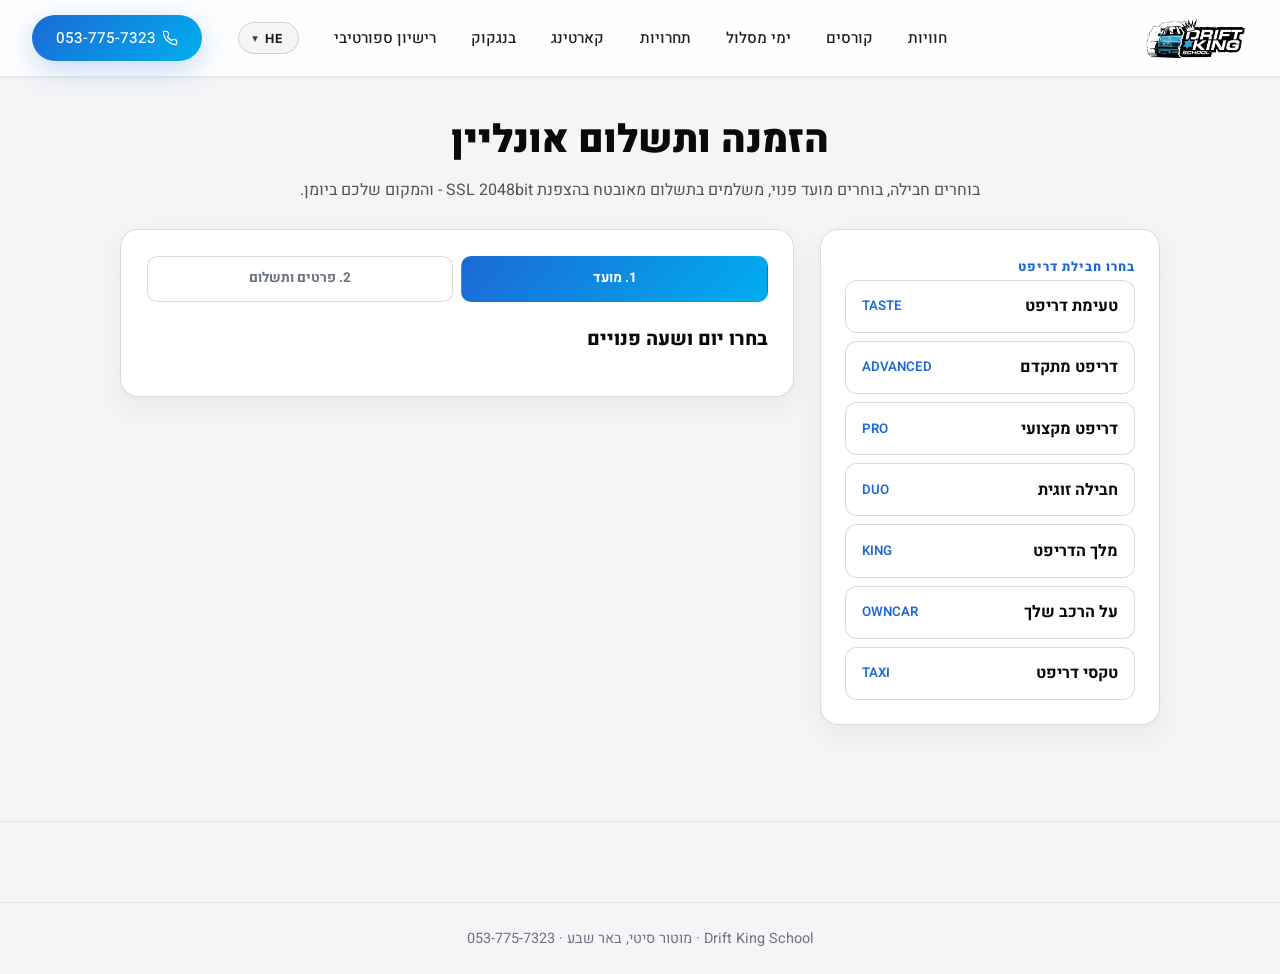
==== commit 6ff8fd11: "Serve images as WebP at the size they are actually displayed Images on this site were shipped at ful" ====
--- a/book/index.html
+++ b/book/index.html
@@ -4,8 +4,25 @@
     <meta charset="UTF-8">
     <meta name="viewport" content="width=device-width, initial-scale=1.0">
     <title data-he="הזמנה ותשלום אונליין | Drift King School" data-en="Book and pay online | Drift King School" data-ru="Онлайн бронирование | Drift King School" data-ar="حجز ودفع أونلاين | Drift King School">הזמנה ותשלום אונליין | Drift King School</title>
+    <!-- ===== Link preview (WhatsApp / Facebook / Twitter): 1200x630 card ===== -->
+    <meta property="og:type" content="website">
+    <meta property="og:site_name" content="Drift King School">
+    <meta property="og:locale" content="he_IL">
+    <meta property="og:title" content="שריינו מועד לחוויה שלכם | Drift King School">
+    <meta property="og:description" content="בוחרים חבילת דריפט, בוחרים מועד פנוי ביומן שלנו ומשלמים בתשלום מאובטח. תשלום מלא או מקדמה 350 ₪, והמקום נשמר לכם.">
+    <meta property="og:url" content="https://driftkingschool.github.io/book/">
+    <meta property="og:image" content="https://driftkingschool.github.io/book/og-cover.jpg?v=2026-09-10">
+    <meta property="og:image:secure_url" content="https://driftkingschool.github.io/book/og-cover.jpg?v=2026-09-10">
+    <meta property="og:image:type" content="image/jpeg">
+    <meta property="og:image:width" content="1200">
+    <meta property="og:image:height" content="630">
+    <meta property="og:image:alt" content="שריינו מועד לחוויה שלכם">
+    <meta name="twitter:card" content="summary_large_image">
+    <meta name="twitter:title" content="שריינו מועד לחוויה שלכם | Drift King School">
+    <meta name="twitter:description" content="בוחרים חבילת דריפט, בוחרים מועד פנוי ביומן שלנו ומשלמים בתשלום מאובטח. תשלום מלא או מקדמה 350 ₪, והמקום נשמר לכם.">
+    <meta name="twitter:image" content="https://driftkingschool.github.io/book/og-cover.jpg?v=2026-09-10">
     <meta name="description" content="בחרו חבילת דריפט, בחרו מועד פנוי ביומן של Drift King School ושלמו אונליין - תשלום מלא או מקדמה. המקום נשמר לכם ביומן שלנו.">
-    <link rel="icon" type="image/png" href="../logo.png">
+    <link rel="icon" type="image/png" href="../logo-icon.png">
     <link rel="preconnect" href="https://fonts.googleapis.com">
     <link rel="preconnect" href="https://fonts.gstatic.com" crossorigin>
     <link href="https://fonts.googleapis.com/css2?family=Heebo:wght@300;400;500;700;800;900&family=Inter:wght@400;600;700;800&family=Cairo:wght@400;600;700;800&display=swap" rel="stylesheet">
@@ -28,7 +45,7 @@
 <nav class="navbar scrolled" id="navbar">
     <div class="nav-container">
         <a href="https://driftkingschool.github.io/" class="nav-logo">
-            <img src="../logo.png" alt="Drift King School Logo" class="logo-img">
+            <img src="../logo.webp" alt="Drift King School Logo" class="logo-img">
         </a>
         <div class="nav-links">
             <a href="https://driftkingschool.github.io/" data-he="חוויות" data-en="Experiences" data-ru="Опыт" data-ar="تجارب">חוויות</a>
@@ -87,7 +104,8 @@
         <span id="status-icon"></span>
         <strong id="status-title"></strong>
         <p id="status-msg"></p>
-        <button type="button" id="status-close" aria-label="סגור">×</button>
+        <a id="status-link" class="status-link" href="#" target="_blank" rel="noopener" hidden></a>
+        <button type="button" id="status-close" aria-label="סגור" data-aria-label-he="סגור" data-aria-label-en="Close" data-aria-label-ru="Закрыть" data-aria-label-ar="إغلاق">×</button>
     </div>
 </div>
 
@@ -112,7 +130,7 @@
                     <li><svg class="icon"><use href="#i-shield"/></svg><span data-he="ציוד בטיחות, מדריך מוסמך, דלק וצמיגים כלולים" data-en="Safety gear, certified instructor, fuel and tires included" data-ru="Экипировка, инструктор, топливо и шины включены" data-ar="معدات الأمان والمدرب والوقود والإطارات مشمولة">ציוד בטיחות, מדריך מוסמך, דלק וצמיגים כלולים</span></li>
                 </ul>
                 <p class="note" id="pkg-deposit-note"></p>
-                <p class="note"><a href="https://driftkingschool.github.io/#packages" data-he="לכל החבילות ←" data-en="All packages ←" data-ru="Все пакеты ←" data-ar="كل الباقات ←">לכל החבילות ←</a></p>
+                <p class="note"><a href="#" id="pkg-change" data-he="החלפת חבילה" data-en="Change package" data-ru="Сменить пакет" data-ar="تغيير الباقة">החלפת חבילה</a> · <a href="https://driftkingschool.github.io/#packages" data-he="לכל החבילות ←" data-en="All packages ←" data-ru="Все пакеты ←" data-ar="كل الباقات ←">לכל החבילות ←</a></p>
             </div>
             <div id="pkg-picker" hidden>
                 <span class="pkg-kicker" data-he="בחרו חבילת דריפט" data-en="Choose a drift package" data-ru="Выберите дрифт-пакет" data-ar="اختر باقة الدرفت">בחרו חבילת דריפט</span>
@@ -134,9 +152,9 @@
                     <div id="avail-closed" class="view" hidden><p data-he="הזמנה אונליין פתוחה עד 22:40. אפשר לחזור אחרי חצות או לכתוב לנו בוואטסאפ." data-en="Online booking is open until 22:40. Come back after midnight or message us on WhatsApp." data-ru="Онлайн-бронирование открыто до 22:40. Возвращайтесь после полуночи или напишите в WhatsApp." data-ar="الحجز أونلاين متاح حتى 22:40. عد بعد منتصف الليل أو راسلنا على واتساب.">הזמנה אונליין פתוחה עד 22:40. אפשר לחזור אחרי חצות או לכתוב לנו בוואטסאפ.</p></div>
                     <div id="calendar" hidden>
                         <div class="cal-head">
-                            <button type="button" class="cal-nav" id="cal-prev" aria-label="חודש קודם">›</button>
+                            <button type="button" class="cal-nav" id="cal-prev" aria-label="חודש קודם" data-aria-label-he="חודש קודם" data-aria-label-en="Previous month" data-aria-label-ru="Предыдущий месяц" data-aria-label-ar="الشهر السابق">›</button>
                             <strong id="cal-month"></strong>
-                            <button type="button" class="cal-nav" id="cal-next" aria-label="חודש הבא">‹</button>
+                            <button type="button" class="cal-nav" id="cal-next" aria-label="חודש הבא" data-aria-label-he="חודש הבא" data-aria-label-en="Next month" data-aria-label-ru="Следующий месяц" data-aria-label-ar="الشهر التالي">‹</button>
                         </div>
                         <div class="day-names" id="day-names"></div>
                         <div class="day-grid" id="day-grid"></div>
@@ -200,7 +218,7 @@
                         <button type="submit" class="btn-submit" id="submit-btn" data-he="לתשלום מאובטח" data-en="Secure payment" data-ru="Безопасная оплата" data-ar="دفع آمن">לתשלום מאובטח</button>
                     </div>
                     <p class="ssl-note"><svg class="icon" aria-hidden="true"><use href="#i-shield"/></svg> <span data-he="תשלום מאובטח בהצפנת SSL 2048bit" data-en="Secure payment with 2048-bit SSL encryption" data-ru="Безопасная оплата с шифрованием SSL 2048 бит" data-ar="دفع آمن بتشفير SSL 2048 بت">תשלום מאובטח בהצפנת SSL 2048bit</span></p>
-                    <p class="note" data-he="אחרי הלחיצה המועד נשמר לך ל-13 דקות עד להשלמת התשלום בדף המאובטח של קארדקום." data-en="After you click, the slot is held for 13 minutes while you complete payment on CardCom's secure page." data-ru="После нажатия слот удерживается 13 минут, пока вы оплачиваете на защищённой странице CardCom." data-ar="بعد النقر يُحجز الموعد 13 دقيقة حتى تكمل الدفع في صفحة كاردكوم الآمنة.">אחרי הלחיצה המועד נשמר לך ל-13 דקות עד להשלמת התשלום בדף המאובטח של קארדקום.</p>
+                    <p class="note" data-he="אחרי הלחיצה המועד נשמר לך ל-13 דקות להשלמת התשלום בדף המאובטח של קארדקום. אפשר לשחרר אותו בכל רגע ולבחור מועד אחר." data-en="After you click, the slot is held for you for 13 minutes while you pay on CardCom's secure page. You can release it at any time and pick another slot." data-ru="После нажатия слот удерживается за вами 13 минут, пока вы оплачиваете на защищённой странице CardCom. Его можно освободить в любой момент и выбрать другое время." data-ar="بعد الضغط يُحجز الموعد لك 13 دقيقة لإتمام الدفع في صفحة كاردكوم الآمنة. يمكنك تحريره في أي وقت واختيار موعد آخر.">אחרי הלחיצה המועד נשמר לך ל-13 דקות עד להשלמת התשלום בדף המאובטח של קארדקום.</p>
                 </fieldset>
             </form>
 
@@ -216,6 +234,7 @@
                 <div class="spinner"></div>
                 <h2 data-he="מאמתים את התשלום מול קארדקום..." data-en="Verifying your payment with CardCom..." data-ru="Проверяем оплату в CardCom..." data-ar="نتحقق من الدفع مع كاردكوم...">מאמתים את התשלום מול קארדקום...</h2>
                 <p data-he="זה לוקח כמה שניות. אל תסגרו את הדף." data-en="This takes a few seconds. Please keep the page open." data-ru="Это займёт несколько секунд. Не закрывайте страницу." data-ar="يستغرق ذلك ثوانٍ. لا تغلق الصفحة.">זה לוקח כמה שניות. אל תסגרו את הדף.</p>
+                <button type="button" class="a-ghost" id="pending-recheck" hidden style="margin:.4rem auto 0" data-he="בדוק שוב" data-en="Check again" data-ru="Проверить снова" data-ar="تحقق مجددًا">בדוק שוב</button>
                 <p class="note" id="pending-long" hidden data-he="האימות לוקח קצת יותר זמן. אם שילמת - האישור יגיע למייל בדקות הקרובות, והמועד שלך שמור." data-en="Verification is taking longer. If you paid, the confirmation will reach your email within minutes and your slot is safe." data-ru="Проверка занимает больше времени. Если вы оплатили, подтверждение придёт на почту, слот сохранён." data-ar="يستغرق التحقق وقتًا أطول. إذا دفعت فسيصلك التأكيد بالبريد خلال دقائق وموعدك محفوظ.">האימות לוקח קצת יותר זמן. אם שילמת - האישור יגיע למייל בדקות הקרובות, והמועד שלך שמור.</p>
             </div>
 
@@ -242,12 +261,24 @@
             </div>
 
             <div id="view-released" class="view" hidden>
-                <h2 data-he="המועד שוחרר" data-en="The slot was released" data-ru="Слот освобождён" data-ar="تم تحرير الموعد">המועד שוחרר</h2>
-                <p data-he="עברו 13 דקות בלי תשלום, אז המועד חזר להיות פנוי לכולם. אפשר לבחור מועד מחדש." data-en="13 minutes passed without payment, so the slot is open again. You can pick a new one." data-ru="Прошло 13 минут без оплаты, слот снова свободен. Выберите заново." data-ar="مرت 13 دقيقة دون دفع فعاد الموعد متاحًا. يمكنك اختيار موعد جديد.">עברו 13 דקות בלי תשלום, אז המועד חזר להיות פנוי לכולם. אפשר לבחור מועד מחדש.</p>
-                <p class="note" data-he="אם בכל זאת שילמת עכשיו - אל דאגה, נזהה את התשלום ונחזור אליך תוך שעה." data-en="If you did pay just now, don't worry: we detect it and get back to you within an hour." data-ru="Если вы всё же оплатили, не волнуйтесь: мы увидим платёж и свяжемся в течение часа." data-ar="إذا دفعت الآن رغم ذلك فلا تقلق، سنرصد الدفع ونعاود الاتصال خلال ساعة.">אם בכל זאת שילמת עכשיו - אל דאגה, נזהה את התשלום ונחזור אליך תוך שעה.</p>
+                <h2 data-he="הזמן לתשלום עבר" data-en="The payment window has passed" data-ru="Время на оплату истекло" data-ar="انتهت مهلة الدفع">הזמן לתשלום עבר</h2>
+                <p data-he="המועד ששמרנו לך פג. אפשר לבחור מועד אחר עכשיו, או לכתוב לנו ונסגור אותו ביחד." data-en="The slot we held for you has expired. Pick another slot now, or message us and we will sort it out together." data-ru="Удержание слота истекло. Выберите другое время или напишите нам, и мы всё уладим." data-ar="انتهت مدة حجز موعدك. اختر موعدًا آخر الآن أو راسلنا وسنرتّب الأمر معًا.">המועד ששמרנו לך פג. אפשר לבחור מועד אחר עכשיו, או לכתוב לנו ונסגור אותו ביחד.</p>
+                <p class="note" data-he="אם בכל זאת שילמת עכשיו - אל דאגה, נזהה את התשלום ונחזור אליך תוך שעה." data-en="If you did pay just now, don't worry: we detect it and get back to you within an hour." data-ru="Если вы всё же оплатили, не волнуйтесь: мы увидим платёж и свяжемся в течение часа." data-ar="إن كنت قد دفعت للتو فلا تقلق، سنرصد الدفع ونعود إليك خلال ساعة.">אם בכל זאת שילמת עכשיו - אל דאגה, נזהה את התשלום ונחזור אליך תוך שעה.</p>
                 <div class="view-actions">
                     <button type="button" class="a-primary" id="released-pick-btn" data-he="בחר מועד חדש" data-en="Pick a new slot" data-ru="Выбрать новое время" data-ar="اختر موعدًا جديدًا">בחר מועד חדש</button>
                     <a class="a-wa" href="https://wa.me/972537757323" target="_blank" rel="noopener" data-he="וואטסאפ" data-en="WhatsApp" data-ru="WhatsApp" data-ar="واتساب">וואטסאפ</a>
+                </div>
+            </div>
+
+            <div id="view-resume" class="view" hidden>
+                <h2 data-he="יש לך מועד שמור" data-en="You have a slot on hold" data-ru="У вас удержан слот" data-ar="لديك موعد محجوز">יש לך מועד שמור</h2>
+                <div class="chosen" id="resume-chosen"></div>
+                <p data-he="המועד שמור לך עוד:" data-en="Your slot is held for:" data-ru="Слот удержан ещё:" data-ar="موعدك محجوز لمدة:">המועד שמור לך עוד:</p>
+                <div class="timer" id="timer-resume">--:--</div>
+                <div class="view-actions">
+                    <a class="a-primary" id="resume-pay-link" href="#" data-he="לתשלום מאובטח" data-en="Secure payment" data-ru="Безопасная оплата" data-ar="دفع آمن">לתשלום מאובטח</a>
+                    <button type="button" class="a-ghost" id="resume-pick-btn" data-he="בחר מועד אחר" data-en="Pick another slot" data-ru="Выбрать другое время" data-ar="اختر موعدًا آخر">בחר מועד אחר</button>
+                    <button type="button" class="a-ghost" id="resume-cancel-btn" data-he="בטל את ההזמנה" data-en="Cancel this booking" data-ru="Отменить бронь" data-ar="إلغاء هذا الحجز">בטל את ההזמנה</button>
                 </div>
             </div>
         </section>
--- a/book/book.css
+++ b/book/book.css
@@ -26,6 +26,7 @@
 /* steps */
 .book-form { background: #fff; border: 1px solid var(--border-medium, rgba(0,0,0,.14)); border-radius: 18px; padding: 1.6rem; box-shadow: 0 10px 30px rgba(0,0,0,.06); }
 .form-progress { display: flex; gap: .5rem; margin-bottom: 1.4rem; }
+.form-progress[hidden], .book-form form[hidden], .view[hidden], .radio-tile[hidden] { display: none; }
 .progress-step { flex: 1; padding: .7rem .4rem; text-align: center; border-radius: 10px; font-size: .85rem; font-weight: 700; color: #6b7280; border: 1px solid var(--border-medium, rgba(0,0,0,.14)); background: #fff; }
 .progress-step.active { background: var(--gradient-blue, linear-gradient(135deg,#1c69d4,#00AEEF)); color: #fff; border-color: transparent; }
 .progress-step.done { background: rgba(28,105,212,.08); color: var(--blue-primary, #1c69d4); }
@@ -98,9 +99,12 @@
 .a-ghost { background: #fff; border: 1.5px solid var(--border-medium, rgba(0,0,0,.14)) !important; color: #374151; }
 
 /* status banner (from track-days) */
-#status-banner { position: fixed; top: 84px; left: 50%; transform: translateX(-50%); z-index: 1200; width: min(560px, 92vw); border-radius: 14px; box-shadow: 0 16px 40px rgba(0,0,0,.18); background: #fff; border-right: 6px solid #1c69d4; }
-#status-banner.success { border-right-color: #16a34a; }
-#status-banner.failed, #status-banner.cancel { border-right-color: #e30613; }
+#status-banner { position: fixed; top: 84px; left: 50%; transform: translateX(-50%); z-index: 1200; width: min(560px, 92vw); border-radius: 14px; box-shadow: 0 16px 40px rgba(0,0,0,.18); background: #fff; border-inline-start: 6px solid #1c69d4; }
+#status-banner.success { border-inline-start-color: #16a34a; }
+#status-banner.failed, #status-banner.cancel { border-inline-start-color: #e30613; }
+#status-banner.released { border-inline-start-color: #16a34a; }
+.status-link { grid-column: 2; justify-self: start; font-size: .88rem; font-weight: 700; color: #1c69d4; text-decoration: underline; }
+.view-actions a.a-primary { text-decoration: none; }
 .status-content { display: grid; grid-template-columns: auto 1fr auto; gap: .6rem 1rem; align-items: center; padding: 1rem 1.1rem; }
 .status-content #status-icon { font-size: 1.6rem; }
 .status-content strong { display: block; }
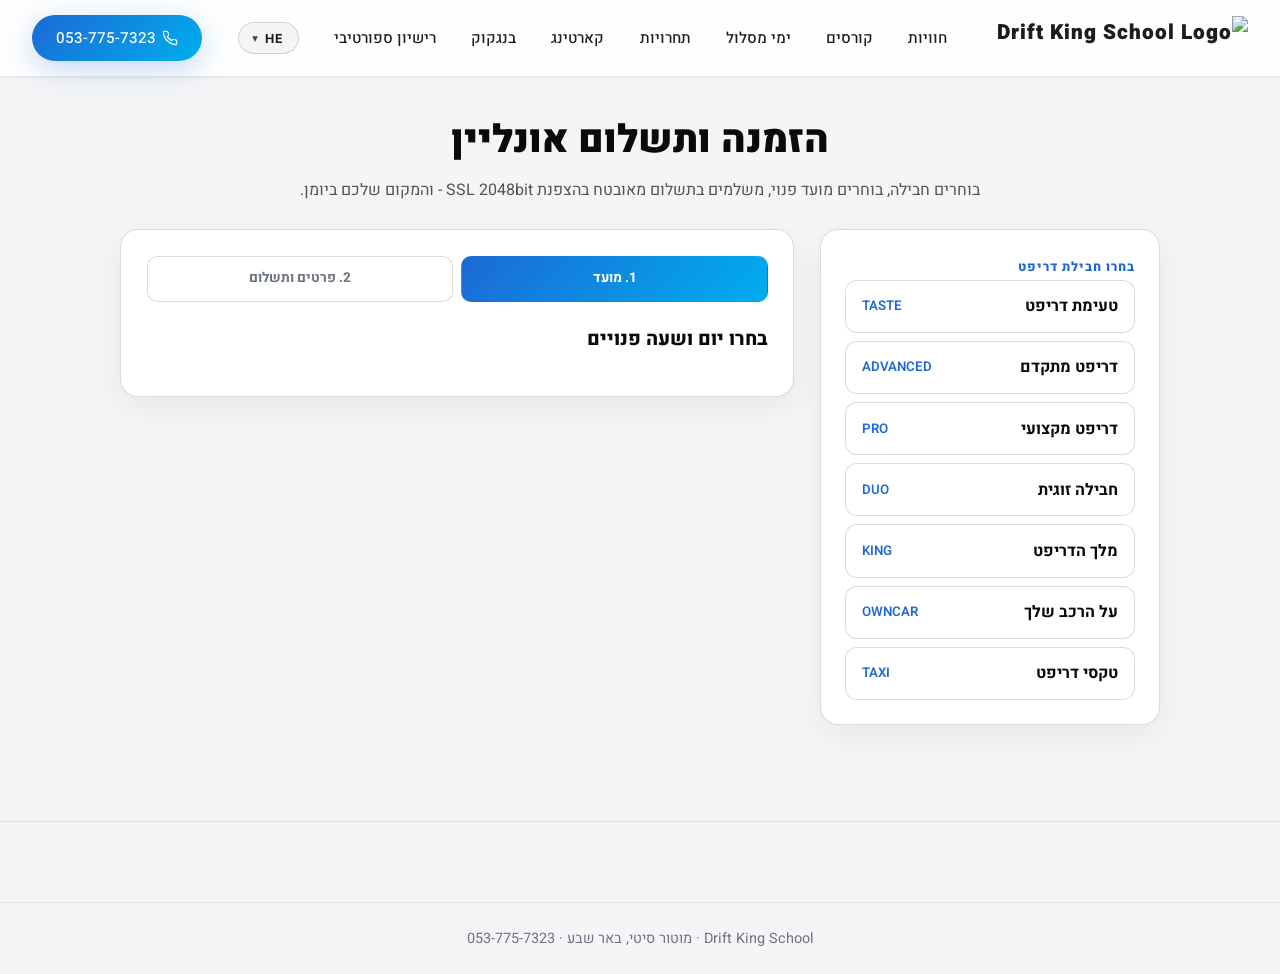
==== commit b72dc641: "Add Google Analytics 4 (DKS Landing Pages) with WhatsApp, phone and booking click events Co-Authored" ====
--- a/book/index.html
+++ b/book/index.html
@@ -22,12 +22,30 @@
     <meta name="twitter:description" content="בוחרים חבילת דריפט, בוחרים מועד פנוי ביומן שלנו ומשלמים בתשלום מאובטח. תשלום מלא או מקדמה 350 ₪, והמקום נשמר לכם.">
     <meta name="twitter:image" content="https://driftkingschool.github.io/book/og-cover.jpg?v=2026-09-10">
     <meta name="description" content="בחרו חבילת דריפט, בחרו מועד פנוי ביומן של Drift King School ושלמו אונליין - תשלום מלא או מקדמה. המקום נשמר לכם ביומן שלנו.">
-    <link rel="icon" type="image/png" href="../logo-icon.png">
+    <link rel="icon" type="image/png" href="../logo.png">
     <link rel="preconnect" href="https://fonts.googleapis.com">
     <link rel="preconnect" href="https://fonts.gstatic.com" crossorigin>
     <link href="https://fonts.googleapis.com/css2?family=Heebo:wght@300;400;500;700;800;900&family=Inter:wght@400;600;700;800&family=Cairo:wght@400;600;700;800&display=swap" rel="stylesheet">
     <link rel="stylesheet" href="../style.css">
     <link rel="stylesheet" href="book.css">
+    <!-- Google Analytics 4 (DKS Landing Pages) -->
+    <script async src="https://www.googletagmanager.com/gtag/js?id=G-9BLNS7E34C"></script>
+    <script>
+        window.dataLayer = window.dataLayer || [];
+        function gtag(){dataLayer.push(arguments);}
+        gtag('js', new Date());
+        gtag('config', 'G-9BLNS7E34C');
+        // WhatsApp, phone and booking clicks, sent as events that can be marked as key events in GA
+        document.addEventListener('click', function (e) {
+            var a = e.target.closest && e.target.closest('a[href]');
+            if (!a) return;
+            var h = a.getAttribute('href') || '';
+            var name = /wa\.me|whatsapp\.com|^whatsapp:/i.test(h) ? 'whatsapp_click'
+                : /^tel:/i.test(h) ? 'phone_click'
+                : /\/book\//i.test(h) ? 'booking_click' : null;
+            if (name) gtag('event', name, { link_url: a.href, link_text: (a.textContent || '').trim().slice(0, 100) });
+        }, true);
+    </script>
 </head>
 <body class="intro-done">
 
@@ -45,7 +63,7 @@
 <nav class="navbar scrolled" id="navbar">
     <div class="nav-container">
         <a href="https://driftkingschool.github.io/" class="nav-logo">
-            <img src="../logo.webp" alt="Drift King School Logo" class="logo-img">
+            <img src="../logo.png" alt="Drift King School Logo" class="logo-img">
         </a>
         <div class="nav-links">
             <a href="https://driftkingschool.github.io/" data-he="חוויות" data-en="Experiences" data-ru="Опыт" data-ar="تجارب">חוויות</a>
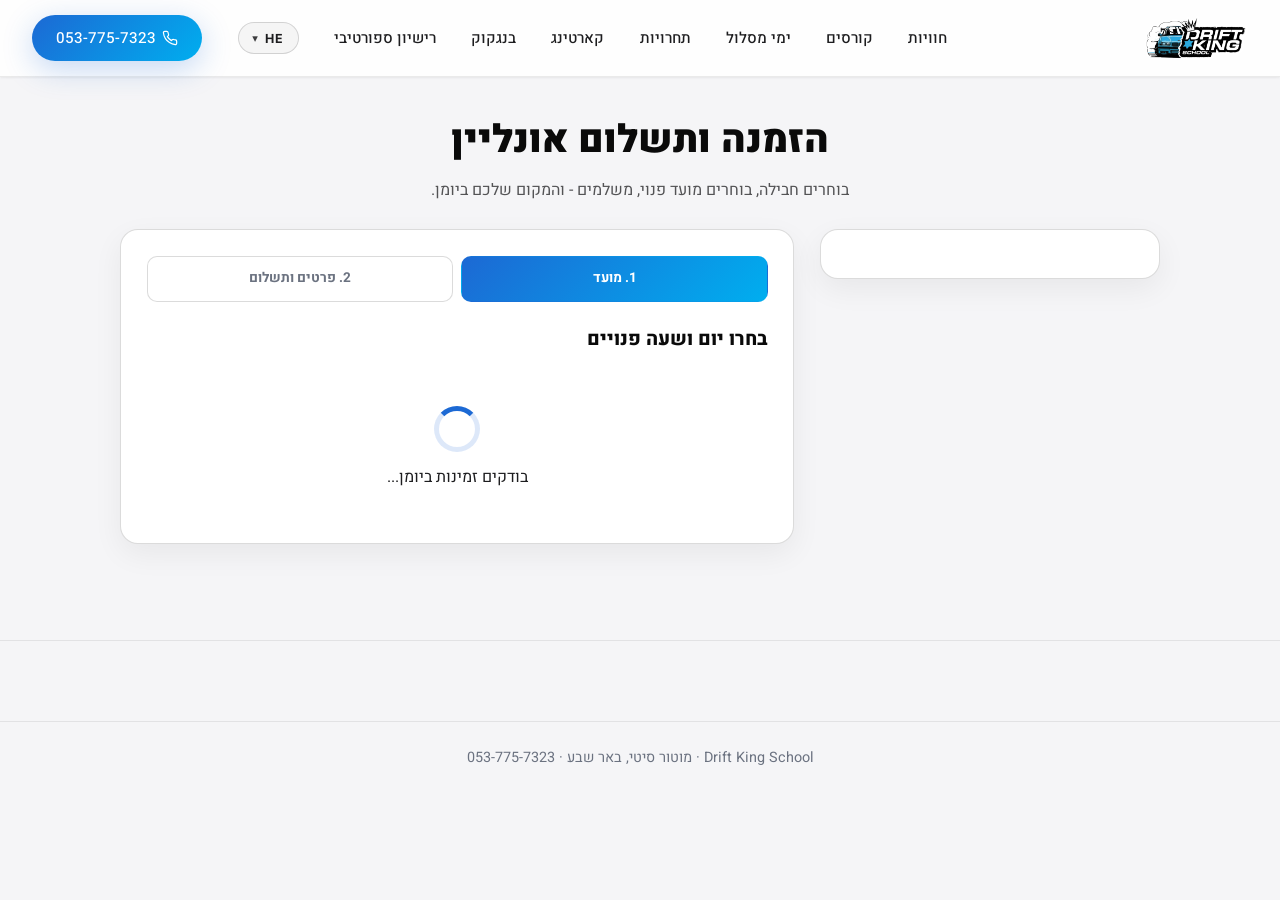
==== commit 09098608: "Merge 5642976b66ff4a82626656b25afdc658cf7043a1 into 762d09a6450e1932a7aafac896752685d5d4eb89" ====
--- a/book/index.html
+++ b/book/index.html
@@ -22,7 +22,7 @@
     <meta name="twitter:description" content="בוחרים חבילת דריפט, בוחרים מועד פנוי ביומן שלנו ומשלמים בתשלום מאובטח. תשלום מלא או מקדמה 350 ₪, והמקום נשמר לכם.">
     <meta name="twitter:image" content="https://driftkingschool.github.io/book/og-cover.jpg?v=2026-09-10">
     <meta name="description" content="בחרו חבילת דריפט, בחרו מועד פנוי ביומן של Drift King School ושלמו אונליין - תשלום מלא או מקדמה. המקום נשמר לכם ביומן שלנו.">
-    <link rel="icon" type="image/png" href="../logo.png">
+    <link rel="icon" type="image/png" href="../logo-icon.png">
     <link rel="preconnect" href="https://fonts.googleapis.com">
     <link rel="preconnect" href="https://fonts.gstatic.com" crossorigin>
     <link href="https://fonts.googleapis.com/css2?family=Heebo:wght@300;400;500;700;800;900&family=Inter:wght@400;600;700;800&family=Cairo:wght@400;600;700;800&display=swap" rel="stylesheet">
@@ -63,7 +63,7 @@
 <nav class="navbar scrolled" id="navbar">
     <div class="nav-container">
         <a href="https://driftkingschool.github.io/" class="nav-logo">
-            <img src="../logo.png" alt="Drift King School Logo" class="logo-img">
+            <img src="../logo.webp" alt="Drift King School Logo" class="logo-img">
         </a>
         <div class="nav-links">
             <a href="https://driftkingschool.github.io/" data-he="חוויות" data-en="Experiences" data-ru="Опыт" data-ar="تجارب">חוויות</a>
--- a/style.css
+++ b/style.css
@@ -213,6 +213,10 @@
 .btn-primary {
     background: var(--gradient-blue); color: #fff;
     box-shadow: var(--shadow-brand);
+}
+.btn-gift {
+    background: linear-gradient(135deg, #ffd700, #f5a623); color: #1a1200;
+    box-shadow: 0 8px 30px rgba(245,166,35,0.3);
 }
 .btn-outline {
     background: rgba(255,255,255,0.08); color: #ffffff;
--- a/book/book.css
+++ b/book/book.css
@@ -74,6 +74,23 @@
 .summary { display: grid; gap: .3rem; padding: .9rem 1rem; border-radius: 12px; background: rgba(28,105,212,.06); margin-bottom: 1rem; }
 .summary div { display: flex; justify-content: space-between; }
 .summary .big { font-size: 1.15rem; font-weight: 900; color: var(--text-dark, #0a0a0a); }
+.summary div[hidden] { display: none; }
+#sum-coupon { color: #15803d; font-weight: 800; direction: ltr; unicode-bidi: isolate; white-space: nowrap; flex: none; margin-inline-start: .6rem; }
+
+/* coupon (the server checks the code and sets the price; the page only shows its answer) */
+.coupon { margin-bottom: 1rem; }
+.coupon-toggle { background: none; border: 0; padding: 0; font: inherit; font-size: .92rem; font-weight: 700; color: var(--blue-primary, #1c69d4); text-decoration: underline; cursor: pointer; }
+.coupon-row { display: flex; gap: .5rem; }
+.coupon-toggle[hidden], .coupon-row[hidden], .coupon-ok[hidden] { display: none; }
+.coupon-row input { flex: 1; min-width: 0; padding: .8rem 1rem; border: 1.5px solid var(--border-medium, rgba(0,0,0,.14)); border-radius: 10px; font: inherit; font-weight: 700; letter-spacing: .04em; text-transform: uppercase; background: #fff; }
+.coupon-row input::placeholder { text-transform: none; letter-spacing: 0; font-weight: 500; }
+.coupon-row input:focus { outline: none; border-color: var(--blue-primary, #1c69d4); box-shadow: 0 0 0 3px rgba(28,105,212,.15); }
+.coupon-row input.invalid { border-color: #e30613; background: rgba(227,6,19,.04); }
+.coupon-apply { flex: none; padding: .8rem 1.2rem; border-radius: 10px; border: 1.5px solid var(--blue-primary, #1c69d4); background: #fff; color: var(--blue-primary, #1c69d4); font: inherit; font-weight: 800; cursor: pointer; }
+.coupon-ok { display: flex; align-items: center; justify-content: space-between; gap: .6rem; padding: .75rem 1rem; border-radius: 10px; border: 1.5px dashed #16a34a; background: rgba(22,163,74,.07); color: #15803d; font-weight: 700; }
+.coupon-remove { flex: none; background: none; border: 0; padding: 0; font: inherit; font-size: .85rem; font-weight: 600; color: #6b7280; text-decoration: underline; cursor: pointer; }
+.book-pkg .pkg-price-row .old { font-size: 1.2rem; font-weight: 700; color: #9ca3af; }
+
 .form-actions { display: flex; gap: .6rem; margin-top: 1.2rem; flex-wrap: wrap; }
 .btn-next, .btn-submit, .btn-back { flex: 1; padding: 1rem 1.3rem; border-radius: 12px; border: 0; font: inherit; font-weight: 800; font-size: 1rem; cursor: pointer; }
 .btn-next, .btn-submit { background: var(--gradient-blue, linear-gradient(135deg,#1c69d4,#00AEEF)); color: #fff; }
